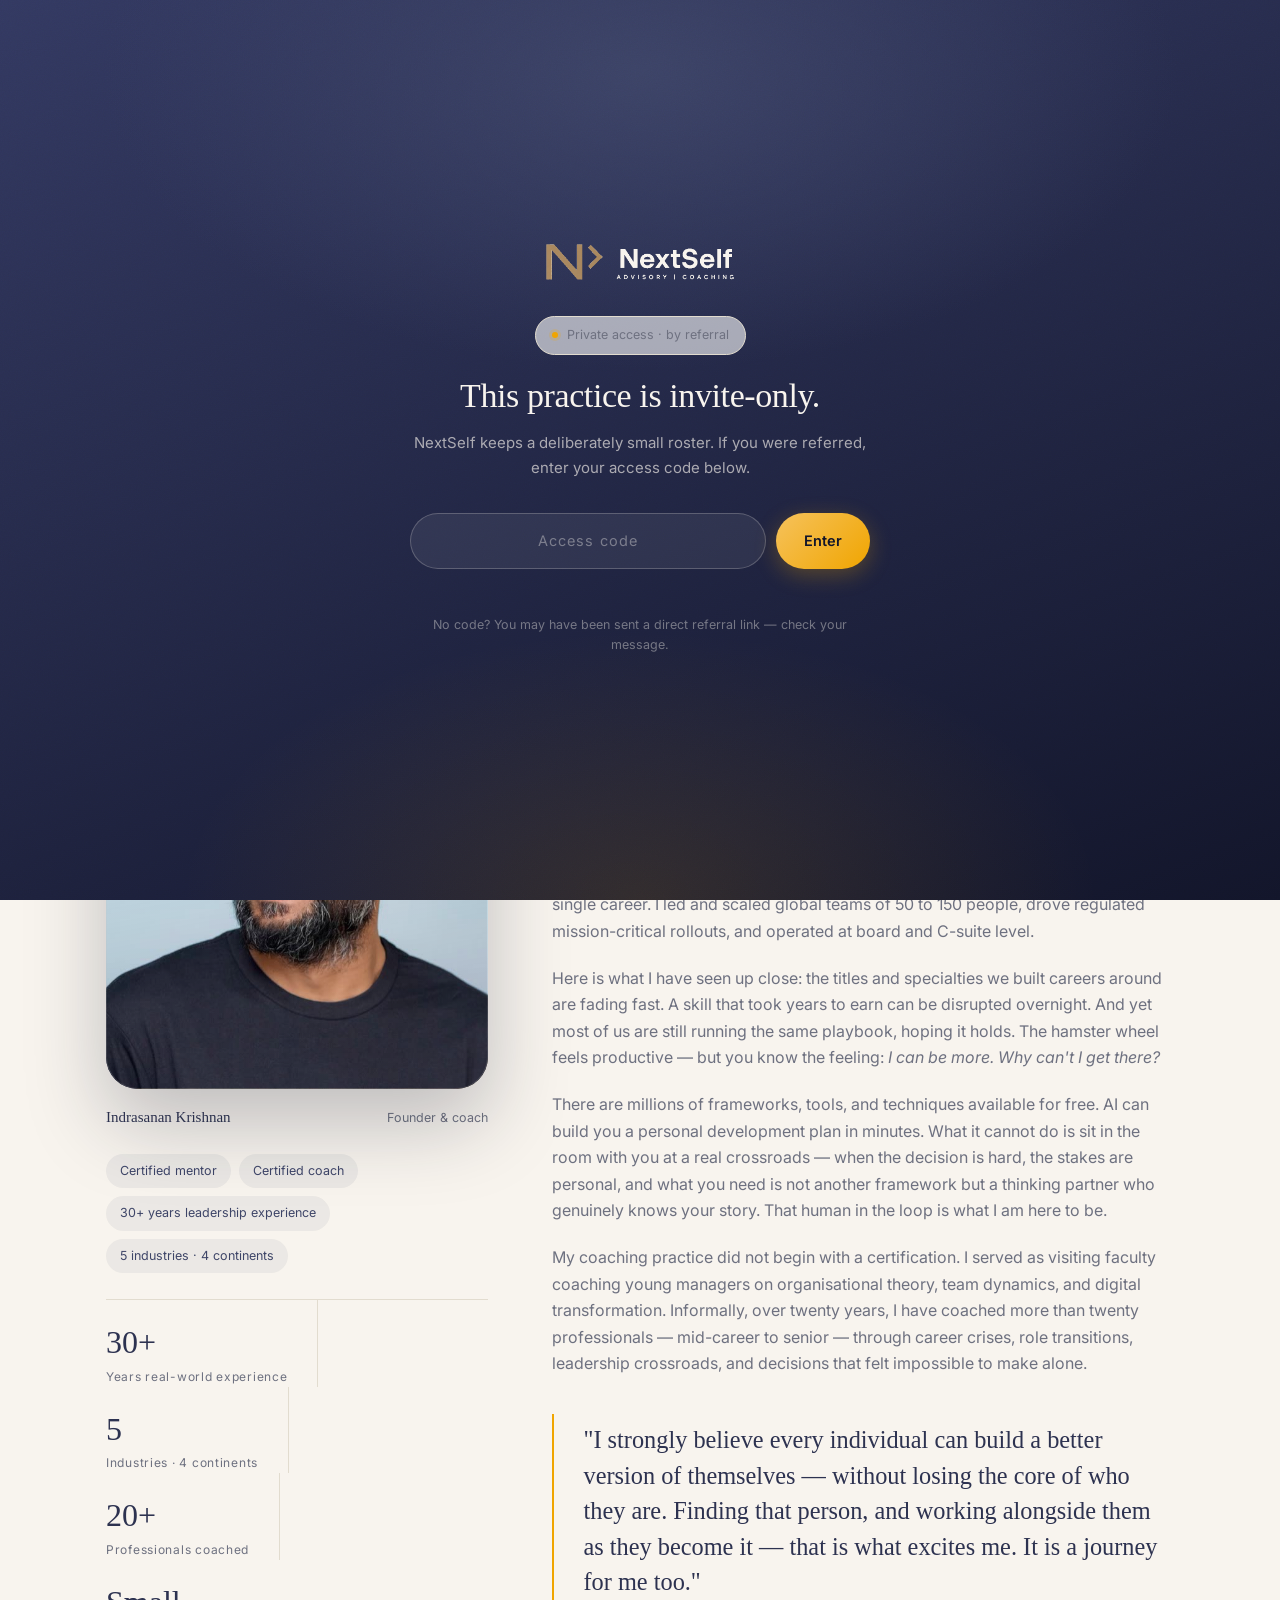
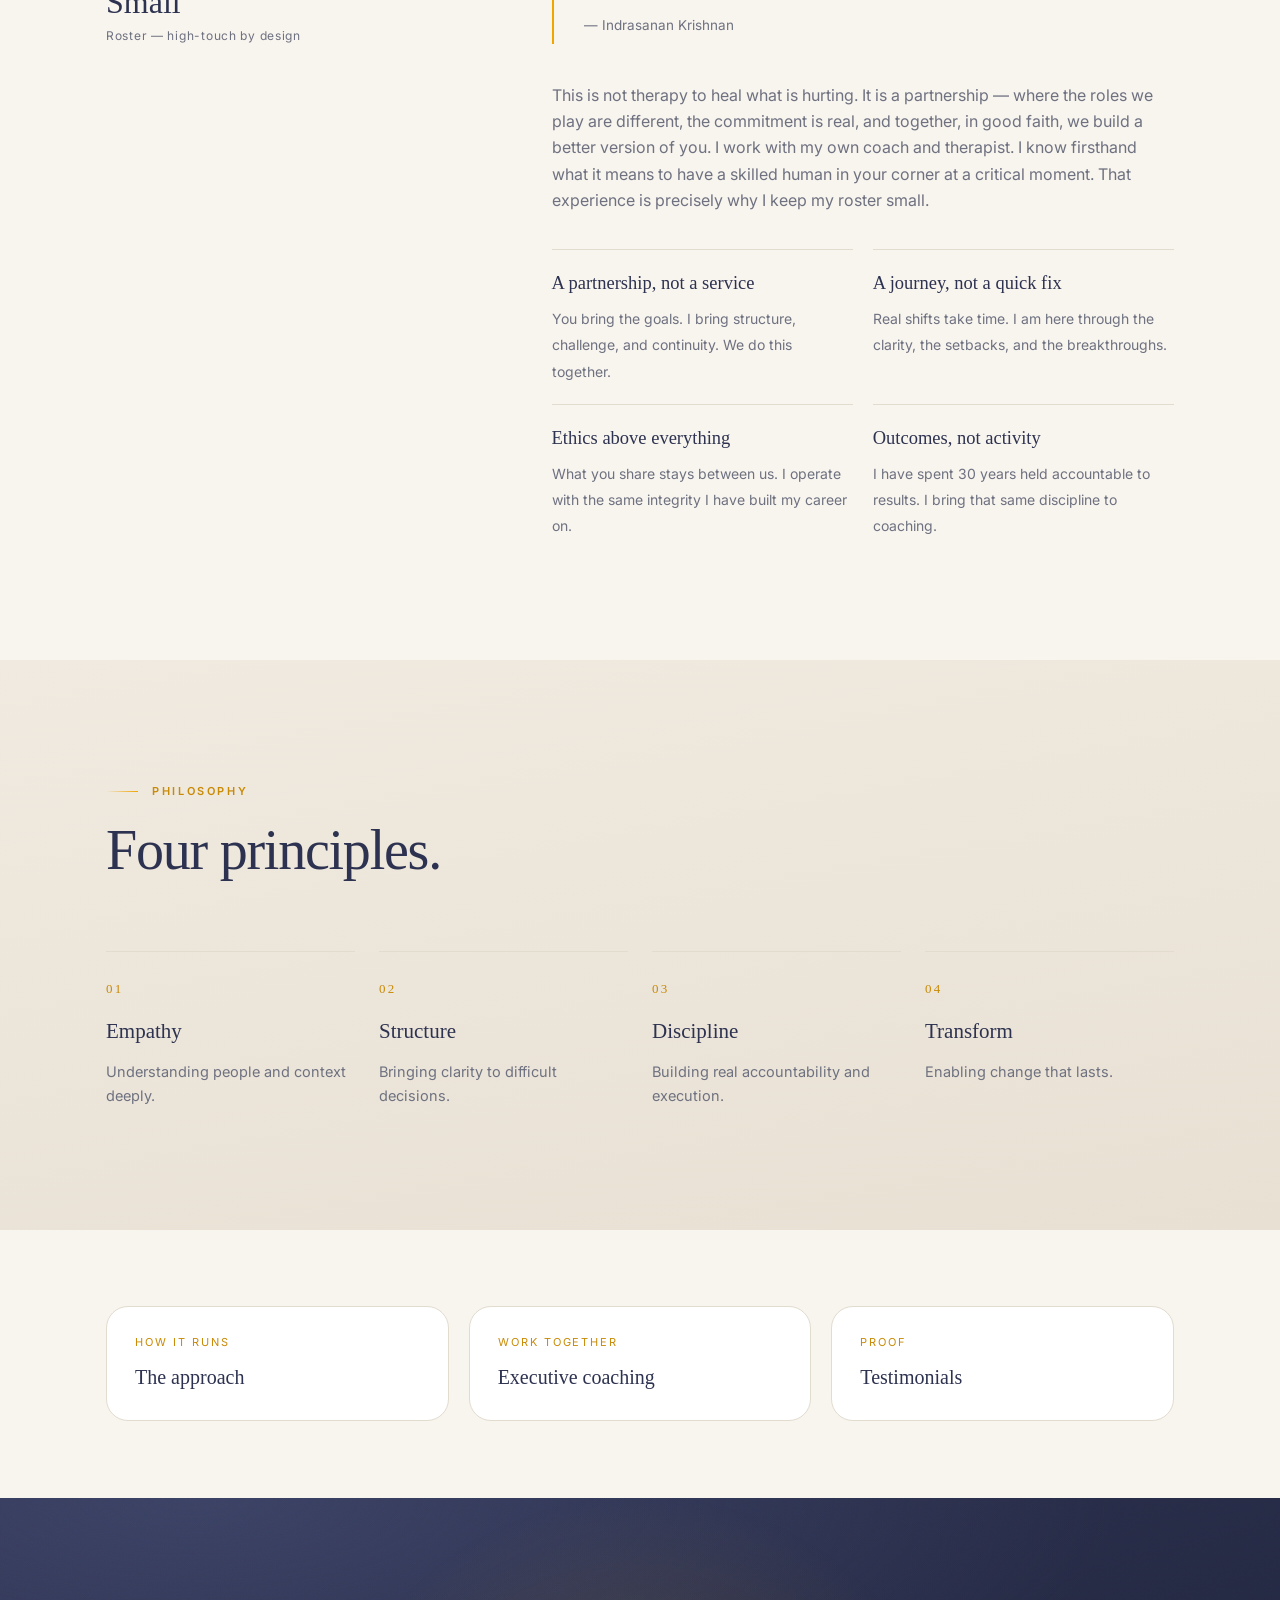
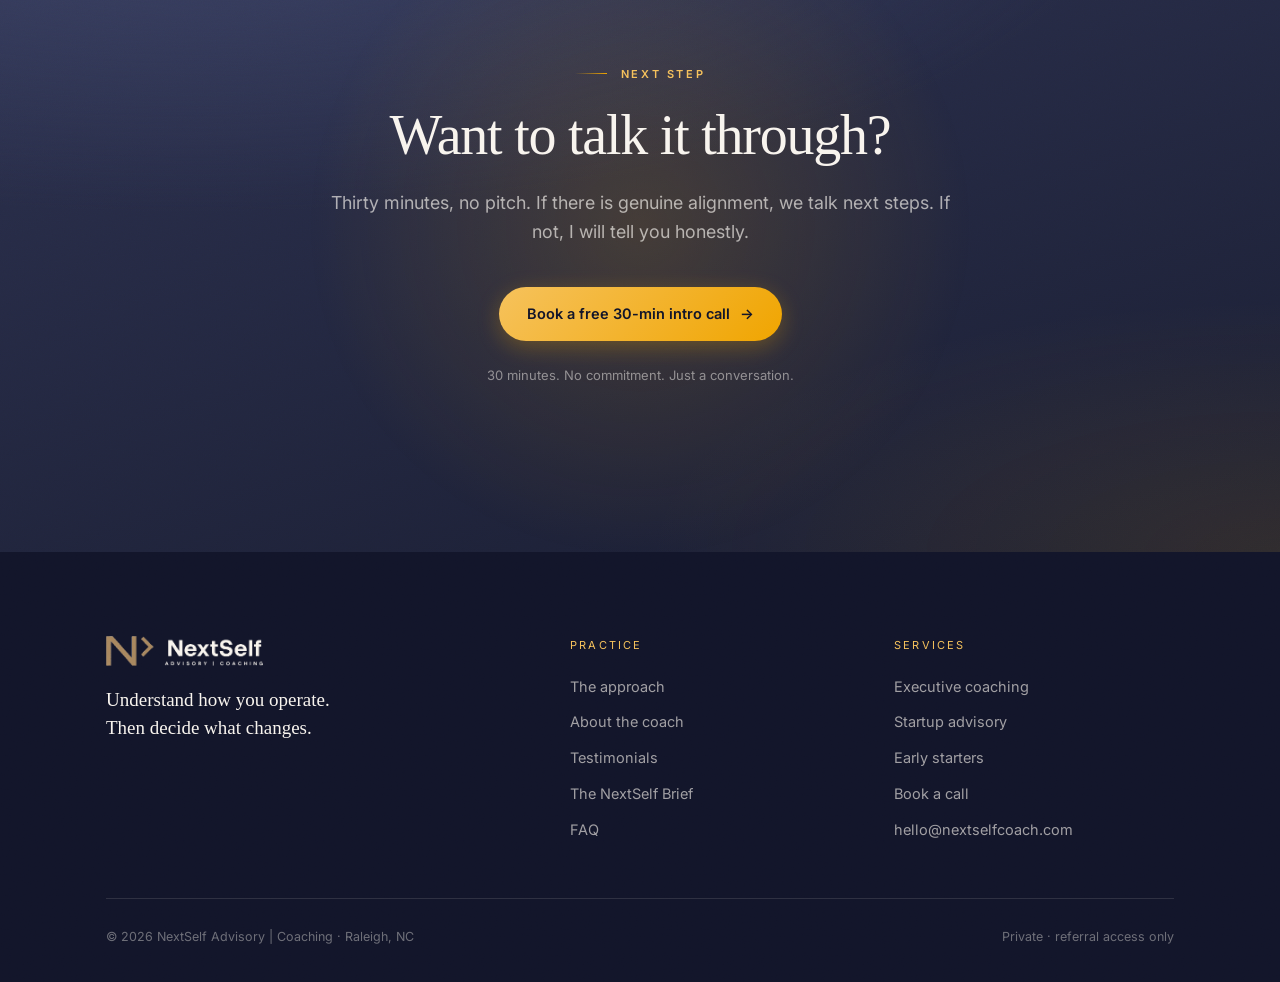
==== about.html @ f1142141 "Add real portrait and restore full About content from the live site The live site's #about section h" ====
<!DOCTYPE html>
<html lang="en">
<head>
<meta charset="utf-8">
<meta name="viewport" content="width=device-width, initial-scale=1">
<title>About the Coach — NextSelf Advisory | Coaching</title>
<meta name="description" content="Indrasanan Krishnan — senior executive leader turned coach. 30+ years across five industries and four continents, board and C-suite level.">
<meta name="theme-color" content="#2d3250">
<link rel="icon" href="assets/img/mark.png" type="image/png">
<meta property="og:title" content="About the Coach — NextSelf Advisory | Coaching">
<meta property="og:description" content="Indrasanan Krishnan — senior executive leader turned coach. 30+ years across five industries and four continents, board and C-suite level.">
<meta property="og:type" content="website">
<meta property="og:image" content="assets/img/indrasanan.jpg">
<link rel="preconnect" href="https://fonts.googleapis.com">
<link rel="preconnect" href="https://fonts.gstatic.com" crossorigin>
<link href="https://fonts.googleapis.com/css2?family=Inter:wght@400;500;600&display=swap" rel="stylesheet">
<script>document.documentElement.className+=" js";</script>
<link rel="stylesheet" href="assets/css/styles.css">
</head>
<body>

<!-- Positioning device, not access control. See README.md. -->
<div class="gate" data-code="nextself2026">
  <div class="gate-inner">
    <img src="assets/img/wordmark-light.png" alt="NextSelf Advisory | Coaching">
    <span class="pill"><span class="dot"></span> Private access · by referral</span>
    <h1 class="h3">This practice is invite-only.</h1>
    <p>NextSelf keeps a deliberately small roster. If you were referred, enter your access code below.</p>
    <form>
      <label for="gate-code" style="position:absolute;width:1px;height:1px;overflow:hidden;clip:rect(0 0 0 0)">Access code</label>
      <input id="gate-code" type="text" placeholder="Access code" autocomplete="off" spellcheck="false">
      <button type="submit" class="btn btn-gold">Enter</button>
    </form>
    <p class="err" role="alert"></p>
    <p class="fine">No code? You may have been sent a direct referral link — check your message.</p>
  </div>
</div>

<header class="nav">
  <div class="nav-inner">
    <a class="nav-logo" href="index.html" aria-label="NextSelf home">
      <img class="logo-light" src="assets/img/wordmark-light.png" alt="NextSelf Advisory | Coaching">
      <img class="logo-dark" src="assets/img/wordmark.png" alt="NextSelf Advisory | Coaching">
    </a>
    <nav class="nav-links" aria-label="Primary">
      <a href="approach.html">Approach</a>
      <a href="index.html#services">Services</a>
      <a href="testimonials.html">Testimonials</a>
      <a href="brief.html">The Brief</a>
      <a href="about.html" class="is-current" aria-current="page">About</a>
    </nav>
    <div class="nav-cta">
      <a class="btn btn-primary" href="contact.html">Book a call</a>
    </div>
    <button class="nav-toggle" aria-label="Menu" aria-expanded="false"><span></span><span></span><span></span></button>
  </div>
</header>

<main>

<section class="page-hero">
  <div class="wrap">
    <p class="crumb reveal"><a href="index.html">Home</a> <span>/</span> About</p>
    <div class="reveal" style="margin-top:26px">
      <p class="eyebrow">The coach</p>
      <h1 class="display">Indrasanan <span class="accent">Krishnan</span>.</h1>
      <p class="lede">Senior executive leader turned coach. Thirty years spent navigating the gap between who we are and who the work needs us to become.</p>
      
    </div>
  </div>
</section>

<section class="sec">
  <div class="wrap coach-layout">
    <aside class="coach-aside reveal">
      <div class="coach-portrait is-photo">
        <img src="assets/img/indrasanan.jpg" alt="Indrasanan Krishnan" width="900" height="738">
      </div>
      <div class="coach-cap">
        <strong>Indrasanan Krishnan</strong>
        <span>Founder &amp; coach</span>
      </div>
      <div class="coach-creds">
        <span class="tag">Certified mentor</span>
        <span class="tag">Certified coach</span>
        <span class="tag">30+ years leadership experience</span>
        <span class="tag">5 industries · 4 continents</span>
      </div>
      <div class="hero-meta" style="margin-top:26px">
        <div><span class="k" data-count="30" data-suffix="+">30+</span><span class="v">Years real-world experience</span></div>
        <div><span class="k">5</span><span class="v">Industries · 4 continents</span></div>
        <div><span class="k" data-count="20" data-suffix="+">20+</span><span class="v">Professionals coached</span></div>
        <div><span class="k">Small</span><span class="v">Roster — high-touch by design</span></div>
      </div>
    </aside>

    <div class="coach-body reveal">
      <p class="strong">We live in a world changing faster than most of us can absorb — and the gap between who we are today and who we need to become is widening by the year. I built my career navigating exactly that gap. Now I help others do the same.</p>

      <p>I didn't start at a corner office. I started at the ground floor, and worked my way up over thirty years through five distinct industries: utilities, healthcare, industrial systems, automotive mobility, and Silicon Valley SaaS. That journey took me across four continents and into cultural contexts most professionals never encounter in a single career. I led and scaled global teams of 50 to 150 people, drove regulated mission-critical rollouts, and operated at board and C-suite level.</p>

      <p>Here is what I have seen up close: the titles and specialties we built careers around are fading fast. A skill that took years to earn can be disrupted overnight. And yet most of us are still running the same playbook, hoping it holds. The hamster wheel feels productive — but you know the feeling: <em>I can be more. Why can't I get there?</em></p>

      <p>There are millions of frameworks, tools, and techniques available for free. AI can build you a personal development plan in minutes. What it cannot do is sit in the room with you at a real crossroads — when the decision is hard, the stakes are personal, and what you need is not another framework but a thinking partner who genuinely knows your story. That human in the loop is what I am here to be.</p>

      <p>My coaching practice did not begin with a certification. I served as visiting faculty coaching young managers on organisational theory, team dynamics, and digital transformation. Informally, over twenty years, I have coached more than twenty professionals — mid-career to senior — through career crises, role transitions, leadership crossroads, and decisions that felt impossible to make alone.</p>

      <blockquote class="coach-quote">
        "I strongly believe every individual can build a better version of themselves — without losing the core of who they are. Finding that person, and working alongside them as they become it — that is what excites me. It is a journey for me too."
        <cite>— Indrasanan Krishnan</cite>
      </blockquote>

      <p>This is not therapy to heal what is hurting. It is a partnership — where the roles we play are different, the commitment is real, and together, in good faith, we build a better version of you. I work with my own coach and therapist. I know firsthand what it means to have a skilled human in your corner at a critical moment. That experience is precisely why I keep my roster small.</p>

      <div class="principles">
        <div class="principle"><strong>A partnership, not a service</strong><span>You bring the goals. I bring structure, challenge, and continuity. We do this together.</span></div>
        <div class="principle"><strong>A journey, not a quick fix</strong><span>Real shifts take time. I am here through the clarity, the setbacks, and the breakthroughs.</span></div>
        <div class="principle"><strong>Ethics above everything</strong><span>What you share stays between us. I operate with the same integrity I have built my career on.</span></div>
        <div class="principle"><strong>Outcomes, not activity</strong><span>I have spent 30 years held accountable to results. I bring that same discipline to coaching.</span></div>
      </div>
    </div>
  </div>
</section>

<section class="sec sec-warm">
  <div class="wrap">
    <div class="sec-head reveal">
      <p class="eyebrow">Philosophy</p>
      <h2 class="h2">Four principles.</h2>
    </div>
    <div class="steps">
      <div class="step reveal"><span class="num">01</span><h3>Empathy</h3><p>Understanding people and context deeply.</p></div>
      <div class="step reveal"><span class="num">02</span><h3>Structure</h3><p>Bringing clarity to difficult decisions.</p></div>
      <div class="step reveal"><span class="num">03</span><h3>Discipline</h3><p>Building real accountability and execution.</p></div>
      <div class="step reveal"><span class="num">04</span><h3>Transform</h3><p>Enabling change that lasts.</p></div>
    </div>
  </div>
</section>

<section class="sec-sm">
  <div class="wrap">
    <div class="pagenav">
      <a class="reveal" href="approach.html"><span class="k">How it runs</span><span class="t">The approach</span></a>
      <a class="reveal" href="coaching.html"><span class="k">Work together</span><span class="t">Executive coaching</span></a>
      <a class="reveal" href="testimonials.html"><span class="k">Proof</span><span class="t">Testimonials</span></a>
    </div>
  </div>
</section>

<section class="sec-lg sec-dark cta-block">
  <div class="wrap-narrow">
    <p class="eyebrow center">Next step</p>
    <h2 class="h2">Want to talk it through?</h2>
    <p class="lede">Thirty minutes, no pitch. If there is genuine alignment, we talk next steps. If not, I will tell you honestly.</p>
    <div class="cta-actions">
      <a class="btn btn-gold" href="contact.html">Book a free 30-min intro call <span class="arrow">→</span></a>
    </div>
    <p class="cta-fine">30 minutes. No commitment. Just a conversation.</p>
  </div>
</section>

</main>

<footer class="footer">
  <div class="wrap">
    <div class="footer-top">
      <div>
        <div class="footer-logo"><img src="assets/img/wordmark-light.png" alt="NextSelf Advisory | Coaching"></div>
        <p class="footer-tag">Understand how you operate. Then decide what changes.</p>
      </div>
      <div>
        <h4>Practice</h4>
        <ul>
          <li><a href="approach.html">The approach</a></li>
          <li><a href="about.html">About the coach</a></li>
          <li><a href="testimonials.html">Testimonials</a></li>
          <li><a href="brief.html">The NextSelf Brief</a></li>
          <li><a href="faq.html">FAQ</a></li>
        </ul>
      </div>
      <div>
        <h4>Services</h4>
        <ul>
          <li><a href="coaching.html">Executive coaching</a></li>
          <li><a href="startup-advisory.html">Startup advisory</a></li>
          <li><a href="early-starters.html">Early starters</a></li>
          <li><a href="contact.html">Book a call</a></li>
          <li><a href="mailto:hello@nextselfcoach.com">hello@nextselfcoach.com</a></li>
        </ul>
      </div>
    </div>
    <div class="footer-bottom">
      <span>© <span data-year>2026</span> NextSelf Advisory | Coaching · Raleigh, NC</span>
      <span>Private · referral access only</span>
    </div>
  </div>
</footer>

<script src="assets/js/main.js"></script>
</body>
</html>
---- assets/css/styles.css ----
/* ==========================================================================
   NextSelf Advisory | Coaching
   Shared design system

   Palette is locked to three brand colours. Richness comes from tonal depth
   inside them — gradients, grain, glow, translucency — not from new hues.
   Display type Georgia, UI type Inter.
   ========================================================================== */

/* ---------- 1. Tokens ---------- */
:root {
  /* Warm neutrals */
  --off-white: #f8f4ee;
  --warm:      #f0eae0;
  --warm-2:    #e8e0d3;
  --paper:     #ffffff;

  /* Indigo, with real tonal range */
  --indigo:      #2d3250;
  --indigo-2:    #3e4568;
  --indigo-3:    #232847;
  --indigo-deep: #1a1e33;
  --indigo-ink:  #12152a;

  --muted:     #6e7180;
  --muted-2:   #8b8e9c;
  --line:      #e2dccf;
  --line-2:    #d5cdbb;
  --line-dark: rgba(248, 244, 238, 0.14);

  /* Gold — rationed, but used with conviction where it appears */
  --gold:      #f0a500;
  --gold-soft: #f6c25c;
  --gold-deep: #c98a06;
  --bronze:    #ab8a61;

  --serif: Georgia, "Times New Roman", "Nimbus Roman", serif;
  --sans:  "Inter", -apple-system, BlinkMacSystemFont, "Segoe UI", Helvetica, Arial, sans-serif;

  --wrap:   1180px;
  --narrow: 860px;
  --gutter: clamp(20px, 5vw, 56px);

  --r-sm: 8px;
  --r-md: 14px;
  --r-lg: 22px;
  --r-xl: 32px;
  --r-pill: 999px;

  --ease: cubic-bezier(0.22, 0.61, 0.36, 1);
  --ease-out: cubic-bezier(0.16, 1, 0.3, 1);

  /* Film grain. Kills the flat-digital look on dark ground. */
  --grain: url("data:image/svg+xml,%3Csvg xmlns='http://www.w3.org/2000/svg' width='140' height='140'%3E%3Cfilter id='n'%3E%3CfeTurbulence type='fractalNoise' baseFrequency='0.85' numOctaves='3' stitchTiles='stitch'/%3E%3C/filter%3E%3Crect width='100%25' height='100%25' filter='url(%23n)' opacity='0.42'/%3E%3C/svg%3E");
}

/* ---------- 2. Reset ---------- */
*, *::before, *::after { box-sizing: border-box; }
html {
  -webkit-text-size-adjust: 100%;
  scroll-behavior: smooth;
  /* `clip`, not `hidden`: hidden on html/body creates a scroll container, which
     zeroes window.scrollY and breaks both the sticky nav and position:sticky. */
  overflow-x: clip;
}
body {
  margin: 0;
  background: var(--off-white);
  color: var(--indigo);
  font-family: var(--sans);
  font-size: 16px;
  line-height: 1.65;
  -webkit-font-smoothing: antialiased;
  -moz-osx-font-smoothing: grayscale;
}
img, svg { max-width: 100%; display: block; }
a { color: inherit; text-decoration: none; }
button { font: inherit; color: inherit; background: none; border: 0; cursor: pointer; }
h1, h2, h3, h4 { margin: 0; font-weight: 400; }
p { margin: 0; }
ul { margin: 0; padding: 0; list-style: none; }
:focus-visible { outline: 2px solid var(--gold); outline-offset: 3px; border-radius: 2px; }
::selection { background: var(--gold); color: var(--indigo-ink); }

/* ---------- 3. Typography ---------- */
.display {
  font-family: var(--serif);
  font-size: clamp(44px, 7vw, 88px);
  line-height: 1.02;
  letter-spacing: -0.028em;
}
.h2 {
  font-family: var(--serif);
  font-size: clamp(32px, 4.4vw, 56px);
  line-height: 1.08;
  letter-spacing: -0.022em;
}
.h3 {
  font-family: var(--serif);
  font-size: clamp(21px, 1.7vw, 26px);
  line-height: 1.26;
  letter-spacing: -0.012em;
}
/* One word set in gold italic — the whole headline lifts off the page. */
.accent { font-style: italic; color: var(--gold); }
.sec-dark .accent { color: var(--gold-soft); }

.eyebrow {
  font-size: 11px;
  font-weight: 600;
  letter-spacing: 0.24em;
  text-transform: uppercase;
  color: var(--gold-deep);
  display: flex;
  align-items: center;
  gap: 14px;
}
.eyebrow::before {
  content: "";
  width: 32px;
  height: 1px;
  background: linear-gradient(90deg, transparent, var(--gold));
  flex: none;
}
.sec-dark .eyebrow { color: var(--gold-soft); }
.eyebrow.center { justify-content: center; }

.lede {
  font-size: clamp(17px, 1.4vw, 19.5px);
  line-height: 1.6;
  color: var(--muted);
  max-width: 58ch;
}
.body    { color: var(--muted); max-width: 68ch; }
.measure { max-width: 68ch; }

/* ---------- 4. Layout ---------- */
.wrap        { max-width: var(--wrap);   margin-inline: auto; padding-inline: var(--gutter); }
.wrap-narrow { max-width: var(--narrow); margin-inline: auto; padding-inline: var(--gutter); }

.sec    { padding-block: clamp(76px, 9.5vw, 136px); position: relative; }
.sec-lg { padding-block: clamp(100px, 13vw, 184px); position: relative; }
.sec-sm { padding-block: clamp(56px, 6vw, 92px); position: relative; }

.sec-warm  { background: linear-gradient(170deg, var(--warm) 0%, var(--warm-2) 100%); }
.sec-paper { background: var(--paper); }

/* Dark ground: layered gradient + grain, so it reads like ink rather than #333 */
.sec-dark {
  background: var(--indigo);
  background-image:
    radial-gradient(120% 80% at 15% 0%,  rgba(62, 69, 104, 0.85) 0%, transparent 60%),
    radial-gradient(90% 70% at 100% 100%, rgba(240, 165, 0, 0.10) 0%, transparent 55%),
    linear-gradient(165deg, var(--indigo) 0%, var(--indigo-deep) 100%);
  color: var(--off-white);
  position: relative;
  overflow: hidden;
}
.sec-dark::before {
  content: "";
  position: absolute;
  inset: 0;
  background-image: var(--grain);
  opacity: 0.16;
  mix-blend-mode: overlay;
  pointer-events: none;
}
.sec-dark > * { position: relative; z-index: 1; }
.sec-dark .lede, .sec-dark .body { color: rgba(248, 244, 238, 0.66); }

.sec-head { max-width: 740px; margin-bottom: clamp(44px, 5.5vw, 72px); }
.sec-head .h2 { margin-top: 20px; }
.sec-head .lede { margin-top: 22px; }

.rule { height: 1px; background: var(--line); border: 0; margin: 0; }

/* ---------- 5. Buttons ---------- */
.btn {
  display: inline-flex;
  align-items: center;
  gap: 10px;
  padding: 15px 28px;
  border-radius: var(--r-pill);
  font-size: 14.5px;
  font-weight: 500;
  position: relative;
  transition: transform 0.32s var(--ease-out), background-color 0.3s var(--ease),
              color 0.3s var(--ease), border-color 0.3s var(--ease), box-shadow 0.32s var(--ease);
}
.btn .arrow { transition: transform 0.32s var(--ease-out); }
.btn:hover .arrow { transform: translateX(5px); }

.btn-primary {
  background: var(--indigo);
  color: var(--off-white);
  box-shadow: 0 4px 16px rgba(26, 30, 51, 0.16);
}
.btn-primary:hover {
  background: var(--indigo-ink);
  transform: translateY(-2px);
  box-shadow: 0 14px 34px rgba(26, 30, 51, 0.26);
}

.btn-ghost { background: transparent; color: var(--indigo); border: 1px solid var(--line-2); }
.btn-ghost:hover { border-color: var(--indigo); transform: translateY(-2px); }

/* Gold marks the moments the brief says matter. Nowhere else. */
.btn-gold {
  background: linear-gradient(135deg, var(--gold-soft), var(--gold));
  color: var(--indigo-ink);
  font-weight: 600;
  box-shadow: 0 6px 22px rgba(240, 165, 0, 0.28);
}
.btn-gold:hover {
  transform: translateY(-2px);
  box-shadow: 0 16px 40px rgba(240, 165, 0, 0.4);
}

.sec-dark .btn-ghost { color: var(--off-white); border-color: rgba(248, 244, 238, 0.28); }
.sec-dark .btn-ghost:hover { border-color: var(--off-white); background: rgba(255, 255, 255, 0.05); }
.hero .btn-ghost { color: var(--off-white); border-color: rgba(248, 244, 238, 0.28); }
.hero .btn-ghost:hover { border-color: var(--off-white); background: rgba(255, 255, 255, 0.05); }
/* Indigo-on-indigo disappears. The hero CTA inverts instead — and gold stays
   held back for the closing CTA, where it still lands. */
.hero .btn-primary { background: var(--off-white); color: var(--indigo-ink); }
.hero .btn-primary:hover { background: #fff; box-shadow: 0 16px 40px rgba(0, 0, 0, 0.32); }

.link-arrow {
  display: inline-flex;
  align-items: center;
  gap: 9px;
  font-size: 14px;
  font-weight: 500;
  color: var(--indigo);
  padding-bottom: 4px;
  position: relative;
}
.link-arrow::after {
  content: "";
  position: absolute;
  left: 0; bottom: 0;
  width: 100%; height: 1px;
  background: var(--line-2);
  transition: background-color 0.3s var(--ease), transform 0.4s var(--ease-out);
  transform-origin: left;
}
.link-arrow:hover::after { background: var(--gold); }
.link-arrow:hover .arrow { transform: translateX(5px); }
.link-arrow .arrow { transition: transform 0.32s var(--ease-out); }

/* ---------- 6. Pills, tags, numerals ---------- */
.pill {
  display: inline-flex;
  align-items: center;
  gap: 9px;
  padding: 8px 16px;
  border-radius: var(--r-pill);
  border: 1px solid var(--line);
  font-size: 12.5px;
  color: var(--muted);
  background: rgba(255, 255, 255, 0.6);
}
.pill .dot {
  width: 6px; height: 6px;
  border-radius: 50%;
  background: var(--gold);
  flex: none;
  box-shadow: 0 0 0 3px rgba(240, 165, 0, 0.2);
  animation: pulse 2.8s var(--ease) infinite;
}
@keyframes pulse {
  0%, 100% { box-shadow: 0 0 0 3px rgba(240, 165, 0, 0.2); }
  50%      { box-shadow: 0 0 0 6px rgba(240, 165, 0, 0.05); }
}
.sec-dark .pill, .hero .pill {
  border-color: rgba(248, 244, 238, 0.2);
  color: rgba(248, 244, 238, 0.8);
  background: rgba(255, 255, 255, 0.06);
  backdrop-filter: blur(8px);
}

.tag {
  display: inline-block;
  padding: 7px 14px;
  border-radius: var(--r-pill);
  background: rgba(45, 50, 80, 0.06);
  font-size: 12.5px;
  color: var(--indigo-2);
}
.sec-dark .tag { background: rgba(255, 255, 255, 0.08); color: rgba(248, 244, 238, 0.85); }

.num {
  font-family: var(--serif);
  font-size: 13px;
  letter-spacing: 0.18em;
  color: var(--gold-deep);
}
.sec-dark .num { color: var(--gold-soft); }

/* Oversized ghost numeral — editorial weight without adding ink. */
.ghost-num {
  font-family: var(--serif);
  font-size: clamp(64px, 7vw, 104px);
  line-height: 0.8;
  color: transparent;
  -webkit-text-stroke: 1px var(--line-2);
  letter-spacing: -0.03em;
  transition: -webkit-text-stroke-color 0.45s var(--ease), color 0.45s var(--ease);
}

/* ---------- 7. Navigation ---------- */
.nav {
  position: fixed;
  top: 0; left: 0; right: 0;
  z-index: 60;
  transition: background-color 0.4s var(--ease), border-color 0.4s var(--ease),
              backdrop-filter 0.4s var(--ease), padding 0.4s var(--ease);
  border-bottom: 1px solid transparent;
}
.nav-inner {
  max-width: var(--wrap);
  margin-inline: auto;
  padding: 20px var(--gutter);
  display: flex;
  align-items: center;
  gap: 28px;
  transition: padding 0.4s var(--ease);
}
.nav-logo img { height: 30px; width: auto; transition: opacity 0.3s var(--ease); }
/* Over the dark hero the light lockup shows; once stuck, the dark one. */
.nav-logo .logo-dark { display: none; }
.nav.is-stuck {
  background: rgba(248, 244, 238, 0.88);
  backdrop-filter: blur(16px);
  -webkit-backdrop-filter: blur(16px);
  border-bottom-color: var(--line);
}
.nav.is-stuck .nav-inner { padding-block: 13px; }
.nav.is-stuck .nav-logo .logo-light { display: none; }
.nav.is-stuck .nav-logo .logo-dark  { display: block; }

.nav-links {
  display: flex;
  gap: 30px;
  margin-left: auto;
  font-size: 14.5px;
}
.nav-links a {
  color: rgba(248, 244, 238, 0.78);
  position: relative;
  padding-block: 5px;
  transition: color 0.3s var(--ease);
}
.nav-links a:hover { color: var(--off-white); }
.nav.is-stuck .nav-links a { color: var(--indigo-2); }
.nav.is-stuck .nav-links a:hover { color: var(--indigo); }
.nav-links a::after {
  content: "";
  position: absolute;
  left: 0; bottom: 0;
  width: 100%; height: 1px;
  background: var(--gold);
  transform: scaleX(0);
  transform-origin: left;
  transition: transform 0.34s var(--ease-out);
}
.nav-links a:hover::after { transform: scaleX(1); }

.nav-cta { display: flex; align-items: center; gap: 14px; }
.nav-cta .btn { padding: 11px 22px; font-size: 13.5px; }
.nav .btn-primary { background: var(--off-white); color: var(--indigo-ink); }
.nav .btn-primary:hover { background: #fff; }
.nav.is-stuck .btn-primary { background: var(--indigo); color: var(--off-white); }
.nav.is-stuck .btn-primary:hover { background: var(--indigo-ink); }

.nav-toggle { display: none; width: 26px; height: 18px; position: relative; margin-left: auto; }
.nav-toggle span {
  position: absolute; left: 0;
  width: 100%; height: 1.5px;
  background: var(--off-white);
  transition: transform 0.34s var(--ease-out), opacity 0.2s var(--ease), background-color 0.3s var(--ease);
}
.nav.is-stuck .nav-toggle span { background: var(--indigo); }
.nav-toggle span:nth-child(1) { top: 0; }
.nav-toggle span:nth-child(2) { top: 8px; }
.nav-toggle span:nth-child(3) { top: 16px; }
.nav-toggle[aria-expanded="true"] span:nth-child(1) { transform: translateY(8px) rotate(45deg); }
.nav-toggle[aria-expanded="true"] span:nth-child(2) { opacity: 0; }
.nav-toggle[aria-expanded="true"] span:nth-child(3) { transform: translateY(-8px) rotate(-45deg); }

/* ---------- 8. Hero (dark) ---------- */
.hero {
  position: relative;
  overflow: hidden;
  background: var(--indigo-deep);
  background-image:
    radial-gradient(100% 70% at 12% 8%,   rgba(62, 69, 104, 0.9) 0%, transparent 58%),
    radial-gradient(70% 60% at 88% 42%,   rgba(240, 165, 0, 0.16) 0%, transparent 58%),
    radial-gradient(90% 80% at 50% 120%,  rgba(171, 138, 97, 0.16) 0%, transparent 60%),
    linear-gradient(160deg, #333961 0%, var(--indigo-deep) 55%, var(--indigo-ink) 100%);
  color: var(--off-white);
  padding-block: clamp(140px, 17vw, 210px) clamp(80px, 10vw, 130px);
}
.hero::after {
  content: "";
  position: absolute;
  inset: 0;
  background-image: var(--grain);
  opacity: 0.2;
  mix-blend-mode: overlay;
  pointer-events: none;
}
.hero > * { position: relative; z-index: 1; }
.hero .lede { color: rgba(248, 244, 238, 0.7); max-width: 50ch; }

.hero-grid {
  display: grid;
  grid-template-columns: 1.08fr 0.92fr;
  gap: clamp(40px, 6vw, 80px);
  align-items: center;
}
.hero h1 { margin: 26px 0 28px; max-width: 14ch; }
.hero-actions { display: flex; flex-wrap: wrap; gap: 14px; margin-top: 40px; }

.hero-meta {
  display: flex;
  flex-wrap: wrap;
  gap: 0;
  margin-top: 60px;
  padding-top: 0;
  border-top: 1px solid rgba(248, 244, 238, 0.14);
}
.hero-meta div {
  min-width: 120px;
  padding: 26px 30px 0 0;
  margin-right: 30px;
  border-right: 1px solid rgba(248, 244, 238, 0.1);
}
.hero-meta div:last-child { border-right: 0; margin-right: 0; }
.hero-meta .k {
  font-family: var(--serif);
  font-size: 32px;
  line-height: 1.05;
  display: block;
  color: var(--off-white);
}
.hero-meta .v {
  font-size: 12px;
  color: rgba(248, 244, 238, 0.5);
  letter-spacing: 0.06em;
  margin-top: 7px;
  display: block;
}
/* On light ground (the coach column) the same block flips tone. */
.sec-warm .hero-meta, .sec .hero-meta { border-top-color: var(--line); }
.sec-warm .hero-meta div, .sec .hero-meta div { border-right-color: var(--line); }
.sec-warm .hero-meta .k, .sec .hero-meta .k { color: var(--indigo); }
.sec-warm .hero-meta .v, .sec .hero-meta .v { color: var(--muted); }

/* Hero art — layered arcs, a lit core, floating chips */
.hero-art { position: relative; aspect-ratio: 1 / 1; }
.hero-art .ring {
  position: absolute;
  border-radius: 50%;
  border: 1px solid rgba(248, 244, 238, 0.13);
}
.hero-art .ring-1 { inset: 0; }
.hero-art .ring-2 {
  inset: 12%;
  border-color: rgba(240, 165, 0, 0.3);
  border-style: dashed;
  animation: spin 64s linear infinite;
}
@keyframes spin { to { transform: rotate(360deg); } }
.hero-art .glow {
  position: absolute;
  inset: 16%;
  border-radius: 50%;
  background: radial-gradient(circle at 34% 28%, rgba(240, 165, 0, 0.3), transparent 62%);
  filter: blur(26px);
}
.hero-art .core {
  position: absolute;
  inset: 25%;
  border-radius: 50%;
  background:
    radial-gradient(circle at 32% 26%, rgba(255, 255, 255, 0.14), transparent 55%),
    linear-gradient(150deg, var(--indigo-2), var(--indigo-ink));
  border: 1px solid rgba(248, 244, 238, 0.16);
  box-shadow: 0 40px 90px rgba(0, 0, 0, 0.42), inset 0 1px 0 rgba(255, 255, 255, 0.1);
  display: grid;
  place-items: center;
  padding: 20%;
}
.hero-art .core img { width: 100%; opacity: 0.96; }
.hero-art .orbit {
  position: absolute;
  padding: 9px 17px;
  border-radius: var(--r-pill);
  background: rgba(248, 244, 238, 0.09);
  border: 1px solid rgba(248, 244, 238, 0.18);
  backdrop-filter: blur(10px);
  -webkit-backdrop-filter: blur(10px);
  font-size: 12.5px;
  letter-spacing: 0.04em;
  color: rgba(248, 244, 238, 0.9);
  white-space: nowrap;
  box-shadow: 0 10px 30px rgba(0, 0, 0, 0.25);
  animation: float 7s var(--ease) infinite;
}
.hero-art .orbit-1 { top: 3%;   left: -4%;  animation-delay: 0s; }
.hero-art .orbit-2 { top: 46%;  right: -8%; animation-delay: 1.6s; }
.hero-art .orbit-3 { bottom: 5%; left: 4%;  animation-delay: 3.2s; }
@keyframes float {
  0%, 100% { transform: translateY(0); }
  50%      { transform: translateY(-9px); }
}

/* ---------- 9. Marquee ---------- */
.marquee {
  background: var(--indigo-ink);
  overflow: hidden;
  padding-block: 20px;
  position: relative;
}
.marquee::before, .marquee::after {
  content: "";
  position: absolute;
  top: 0; bottom: 0;
  width: 110px;
  z-index: 2;
  pointer-events: none;
}
.marquee::before { left: 0;  background: linear-gradient(90deg,  var(--indigo-ink), transparent); }
.marquee::after  { right: 0; background: linear-gradient(270deg, var(--indigo-ink), transparent); }
.marquee-track { display: flex; width: max-content; animation: slide 46s linear infinite; }
.marquee:hover .marquee-track { animation-play-state: paused; }
.marquee-track span {
  display: inline-flex;
  align-items: center;
  gap: 38px;
  padding-inline: 19px;
  font-size: 12px;
  letter-spacing: 0.2em;
  text-transform: uppercase;
  color: rgba(248, 244, 238, 0.52);
  white-space: nowrap;
}
.marquee-track span::after {
  content: "";
  width: 5px; height: 5px;
  border-radius: 50%;
  background: var(--gold);
  opacity: 0.75;
}
@keyframes slide { to { transform: translateX(-50%); } }

/* ---------- 10. Cards ---------- */
.card {
  background: var(--paper);
  border: 1px solid var(--line);
  border-radius: var(--r-lg);
  padding: clamp(28px, 2.8vw, 40px);
  position: relative;
  overflow: hidden;
  transition: transform 0.42s var(--ease-out), border-color 0.42s var(--ease),
              box-shadow 0.42s var(--ease-out);
}
/* Gold hairline wipes across the top edge on hover. */
.card::before {
  content: "";
  position: absolute;
  top: 0; left: 0; right: 0;
  height: 2px;
  background: linear-gradient(90deg, var(--gold), var(--gold-soft));
  transform: scaleX(0);
  transform-origin: left;
  transition: transform 0.5s var(--ease-out);
}
.card:hover::before { transform: scaleX(1); }
.card:hover {
  transform: translateY(-4px);
  border-color: var(--line-2);
  box-shadow: 0 26px 60px rgba(45, 50, 80, 0.1);
}
.card:hover .ghost-num { -webkit-text-stroke-color: var(--gold); }
.card .h3 { margin: 18px 0 12px; }
.card .body { font-size: 15px; }
.sec-paper .card { background: var(--off-white); border-color: var(--line); }
.sec-warm .card  { background: rgba(255, 255, 255, 0.72); }

.routes { display: grid; grid-template-columns: 1.2fr 1fr 1fr; gap: 20px; }
.route { display: flex; flex-direction: column; min-height: 320px; }
.route .route-foot { margin-top: auto; padding-top: 28px; }
.route .badge {
  align-self: flex-start;
  font-size: 10px;
  letter-spacing: 0.18em;
  text-transform: uppercase;
  color: var(--gold-deep);
  background: rgba(240, 165, 0, 0.1);
  border: 1px solid rgba(240, 165, 0, 0.3);
  border-radius: var(--r-pill);
  padding: 5px 12px;
  margin-bottom: 18px;
}
.route .icon { color: var(--indigo-2); opacity: 0.85; }

/* Fit list + counter-panel */
.fit-grid { display: grid; grid-template-columns: 1.32fr 1fr; gap: clamp(28px, 4vw, 60px); align-items: start; }
.fit-list li { padding: 28px 0; border-bottom: 1px solid var(--line); transition: padding-left 0.4s var(--ease-out); }
.fit-list li:first-child { padding-top: 0; }
.fit-list li:last-child { border-bottom: 0; }
.fit-list li:hover { padding-left: 12px; }
.fit-list .h3 { margin-bottom: 11px; }

.fit-not {
  background: var(--indigo);
  background-image:
    radial-gradient(90% 60% at 100% 0%, rgba(240, 165, 0, 0.13) 0%, transparent 58%),
    linear-gradient(160deg, var(--indigo-2) 0%, var(--indigo-deep) 100%);
  color: var(--off-white);
  border-radius: var(--r-xl);
  padding: clamp(30px, 3.2vw, 44px);
  position: sticky;
  top: 108px;
  overflow: hidden;
  box-shadow: 0 30px 70px rgba(26, 30, 51, 0.22);
}
.fit-not::before {
  content: "";
  position: absolute; inset: 0;
  background-image: var(--grain);
  opacity: 0.16; mix-blend-mode: overlay; pointer-events: none;
}
.fit-not > * { position: relative; z-index: 1; }
.fit-not h3 { font-family: var(--serif); font-size: 23px; margin-bottom: 24px; }
.fit-not li {
  font-size: 14.5px;
  line-height: 1.6;
  color: rgba(248, 244, 238, 0.72);
  padding-left: 26px;
  position: relative;
  margin-bottom: 19px;
}
.fit-not li:last-child { margin-bottom: 0; }
.fit-not li::before {
  content: "";
  position: absolute;
  left: 0; top: 10px;
  width: 12px; height: 1px;
  background: var(--gold);
}

/* ---------- 11. The NextSelf Model ---------- */
.model-flow {
  display: grid;
  grid-template-columns: repeat(5, 1fr);
  gap: 14px;
  margin-top: clamp(44px, 5.5vw, 72px);
  position: relative;
}
/* The connecting spine the five movements sit on. */
.model-flow::before {
  content: "";
  position: absolute;
  top: 54px; left: 4%; right: 4%;
  height: 1px;
  background: linear-gradient(90deg, transparent, rgba(240,165,0,0.5) 12%, rgba(240,165,0,0.5) 88%, transparent);
  z-index: 0;
}
.model-step {
  border: 1px solid rgba(248, 244, 238, 0.14);
  border-radius: var(--r-md);
  padding: 28px 22px 26px;
  position: relative;
  z-index: 1;
  background: rgba(26, 30, 51, 0.55);
  backdrop-filter: blur(6px);
  transition: border-color 0.42s var(--ease), background-color 0.42s var(--ease),
              transform 0.42s var(--ease-out);
}
.model-step:hover { border-color: rgba(240, 165, 0, 0.55); transform: translateY(-4px); }
.model-step .step-n {
  font-family: var(--serif);
  font-size: 12px;
  letter-spacing: 0.2em;
  color: rgba(248, 244, 238, 0.42);
}
.model-step h3 {
  font-size: 13.5px;
  font-weight: 600;
  letter-spacing: 0.15em;
  text-transform: uppercase;
  margin: 15px 0 11px;
  font-family: var(--sans);
}
.model-step p { font-size: 14px; line-height: 1.55; color: rgba(248, 244, 238, 0.62); }
/* The two moments the brief marks in gold: the hinge and the outcome. */
.model-step.is-key {
  border-color: rgba(240, 165, 0, 0.5);
  background: linear-gradient(165deg, rgba(240, 165, 0, 0.12), rgba(26, 30, 51, 0.6));
  box-shadow: 0 20px 50px rgba(0, 0, 0, 0.3);
}
.model-step.is-key h3 { color: var(--gold-soft); }
.model-step.is-key .step-n { color: var(--gold); }

/* ---------- 12. Pillars ---------- */
.pillars-layout { display: grid; grid-template-columns: 0.78fr 1.22fr; gap: clamp(32px, 5vw, 80px); align-items: start; }
.pillars-sticky { position: sticky; top: 112px; }
.pillar {
  padding: clamp(28px, 3.2vw, 42px) 0;
  border-top: 1px solid var(--line);
  display: grid;
  grid-template-columns: 116px 1fr;
  gap: 26px;
  align-items: start;
  transition: border-color 0.4s var(--ease);
}
.pillar:last-child { border-bottom: 1px solid var(--line); }
.pillar:hover { border-top-color: var(--gold); }
.pillar:hover .ghost-num { -webkit-text-stroke-color: var(--gold); }
.pillar .h3 { margin-bottom: 11px; }

/* ---------- 13. Coach ---------- */
.coach-layout { display: grid; grid-template-columns: 0.76fr 1.24fr; gap: clamp(36px, 5vw, 80px); align-items: start; }
.coach-aside { position: sticky; top: 112px; }
.coach-portrait {
  border-radius: var(--r-xl);
  background: var(--indigo);
  background-image:
    radial-gradient(85% 60% at 25% 12%, rgba(62, 69, 104, 0.9) 0%, transparent 60%),
    radial-gradient(70% 60% at 90% 95%, rgba(240, 165, 0, 0.16) 0%, transparent 60%),
    linear-gradient(160deg, var(--indigo-2), var(--indigo-ink));
  aspect-ratio: 3 / 3.6;
  display: grid;
  place-items: center;
  padding: 16%;
  position: relative;
  overflow: hidden;
  box-shadow: 0 34px 80px rgba(26, 30, 51, 0.26);
}
.coach-portrait::before {
  content: "";
  position: absolute; inset: 0;
  background-image: var(--grain);
  opacity: 0.18; mix-blend-mode: overlay;
}
.coach-portrait::after {
  content: "";
  position: absolute;
  width: 300px; height: 300px;
  border: 1px solid rgba(240, 165, 0, 0.2);
  border-radius: 50%;
  right: -100px; bottom: -110px;
}
.coach-portrait img { width: 100%; position: relative; z-index: 1; }
.coach-creds { margin-top: 24px; display: flex; flex-wrap: wrap; gap: 8px; }
.coach-body > p { margin-bottom: 21px; color: var(--muted); }
.coach-body > p.strong {
  color: var(--indigo);
  font-family: var(--serif);
  font-size: clamp(19px, 1.8vw, 24px);
  line-height: 1.45;
}
.coach-quote {
  border-left: 2px solid var(--gold);
  padding: 8px 0 8px 30px;
  margin: 38px 0;
  font-family: var(--serif);
  font-size: clamp(20px, 1.9vw, 26px);
  line-height: 1.46;
  color: var(--indigo);
}
.coach-quote cite { display: block; margin-top: 16px; font-family: var(--sans); font-size: 13.5px; font-style: normal; color: var(--muted); }
.principles { display: grid; grid-template-columns: repeat(2, 1fr); gap: 20px; margin-top: 36px; }
.principle { border-top: 1px solid var(--line); padding-top: 18px; transition: border-color 0.4s var(--ease); }
.principle:hover { border-top-color: var(--gold); }
.principle strong { display: block; font-family: var(--serif); font-weight: 400; font-size: 18.5px; margin-bottom: 6px; }
.principle span { font-size: 14px; color: var(--muted); }

/* ---------- 14. Comparison ---------- */
.compare { display: grid; grid-template-columns: 1fr 1fr; gap: 20px; margin-top: clamp(38px, 4.5vw, 60px); }
.compare-col { border-radius: var(--r-xl); padding: clamp(30px, 3.2vw, 44px); position: relative; overflow: hidden; }
.compare-col.is-them { background: var(--warm); border: 1px solid var(--line); }
.compare-col.is-us {
  background: var(--indigo);
  background-image:
    radial-gradient(85% 60% at 100% 0%, rgba(240, 165, 0, 0.15) 0%, transparent 58%),
    linear-gradient(160deg, var(--indigo-2) 0%, var(--indigo-deep) 100%);
  color: var(--off-white);
  box-shadow: 0 30px 70px rgba(26, 30, 51, 0.22);
}
.compare-col.is-us::before {
  content: "";
  position: absolute; inset: 0;
  background-image: var(--grain);
  opacity: 0.16; mix-blend-mode: overlay; pointer-events: none;
}
.compare-col > * { position: relative; z-index: 1; }
.compare-col h3 { font-family: var(--serif); font-size: clamp(22px, 2vw, 27px); margin-bottom: 7px; }
.compare-col .sub { font-size: 11.5px; letter-spacing: 0.18em; text-transform: uppercase; color: var(--muted); margin-bottom: 28px; }
.compare-col.is-us .sub { color: var(--gold-soft); }
.compare-col li { padding: 15px 0 15px 28px; position: relative; font-size: 15px; border-top: 1px solid var(--line-2); }
.compare-col.is-us li { border-top-color: rgba(248, 244, 238, 0.13); color: rgba(248, 244, 238, 0.8); }
.compare-col li::before {
  content: "";
  position: absolute;
  left: 0; top: 24px;
  width: 12px; height: 1px;
  background: var(--muted-2);
}
.compare-col.is-us li::before { background: var(--gold); }

/* ---------- 15. Pricing ---------- */
.tiers { display: grid; grid-template-columns: repeat(3, 1fr); gap: 20px; align-items: stretch; }
.tier { display: flex; flex-direction: column; height: 100%; }
/* The featured tier goes dark — the eye lands where the business wants it. */
.tier.is-featured {
  background: var(--indigo);
  background-image:
    radial-gradient(85% 55% at 100% 0%, rgba(240, 165, 0, 0.16) 0%, transparent 58%),
    linear-gradient(160deg, var(--indigo-2) 0%, var(--indigo-deep) 100%);
  color: var(--off-white);
  border-color: transparent;
  box-shadow: 0 34px 80px rgba(26, 30, 51, 0.26);
}
.tier.is-featured::after {
  content: "";
  position: absolute; inset: 0;
  background-image: var(--grain);
  opacity: 0.16; mix-blend-mode: overlay; pointer-events: none;
}
.tier.is-featured > * { position: relative; z-index: 1; }
.tier.is-featured .tier-desc { color: rgba(248, 244, 238, 0.66); border-bottom-color: rgba(248, 244, 238, 0.16); }
.tier.is-featured .tier-note { color: var(--gold-soft); }
.tier.is-featured .tier-feats li { color: rgba(248, 244, 238, 0.82); }
.tier.is-featured .tier-price span { color: rgba(248, 244, 238, 0.6); }
.sec-paper .tier.is-featured { background-color: var(--indigo); }

.tier-name { font-family: var(--serif); font-size: 25px; }
.tier-note { font-size: 10.5px; letter-spacing: 0.18em; text-transform: uppercase; color: var(--muted); margin-bottom: 16px; display: block; }
.tier-price { font-family: var(--serif); font-size: clamp(38px, 3.6vw, 46px); line-height: 1.05; margin: 18px 0 8px; letter-spacing: -0.02em; }
.tier-price span { font-family: var(--sans); font-size: 14px; color: var(--muted); letter-spacing: 0; }
.tier-desc { font-size: 14.5px; color: var(--muted); padding-bottom: 26px; border-bottom: 1px solid var(--line); }
.tier-feats { padding-block: 24px; flex: 1; }
.tier-feats li { font-size: 14.5px; padding: 9px 0 9px 26px; position: relative; color: var(--indigo-2); }
.tier-feats li::before {
  content: "";
  position: absolute;
  left: 0; top: 17px;
  width: 10px; height: 1px;
  background: var(--gold);
}
.tier .btn { justify-content: center; width: 100%; }
.tier.is-soon { opacity: 0.66; }
.tier.is-soon .btn { pointer-events: none; background: transparent; color: var(--muted); border: 1px solid var(--line); box-shadow: none; }
.price-foot { margin-top: 34px; font-size: 14.5px; color: var(--muted); }

.tabs { display: inline-flex; gap: 4px; padding: 5px; background: rgba(45, 50, 80, 0.07); border-radius: var(--r-pill); margin-bottom: 36px; }
.tab { padding: 10px 22px; border-radius: var(--r-pill); font-size: 14px; color: var(--muted); transition: background-color 0.3s var(--ease), color 0.3s var(--ease); }
.tab[aria-selected="true"] { background: var(--paper); color: var(--indigo); box-shadow: 0 3px 12px rgba(45, 50, 80, 0.09); }

/* ---------- 16. Process ---------- */
.steps { display: grid; grid-template-columns: repeat(4, 1fr); gap: 24px; }
.steps.is-3 { grid-template-columns: repeat(3, 1fr); }
.step { border-top: 1px solid var(--line); padding-top: 26px; transition: border-color 0.4s var(--ease); }
.sec-dark .step { border-top-color: rgba(248, 244, 238, 0.16); }
.step:hover { border-top-color: var(--gold); }
.step .num { display: block; margin-bottom: 15px; }
.step h3 { font-family: var(--serif); font-size: 21px; margin-bottom: 11px; }
.step p { font-size: 14.5px; color: var(--muted); }
.sec-dark .step p { color: rgba(248, 244, 238, 0.62); }

/* ---------- 17. FAQ ---------- */
.faq { border-top: 1px solid var(--line); }
.faq-item { border-bottom: 1px solid var(--line); transition: padding-left 0.4s var(--ease-out); }
.faq-item:hover { padding-left: 8px; }
.faq-q {
  width: 100%;
  display: flex;
  align-items: flex-start;
  justify-content: space-between;
  gap: 24px;
  padding: 28px 0;
  text-align: left;
  font-family: var(--serif);
  font-size: clamp(17px, 1.5vw, 21px);
  line-height: 1.38;
  transition: color 0.3s var(--ease);
}
.faq-q:hover { color: var(--indigo-2); }
.faq-icon { flex: none; width: 16px; height: 16px; margin-top: 7px; position: relative; }
.faq-icon::before, .faq-icon::after {
  content: "";
  position: absolute;
  background: var(--gold);
  transition: transform 0.36s var(--ease-out);
}
.faq-icon::before { top: 50%; left: 0; width: 100%; height: 1.5px; transform: translateY(-50%); }
.faq-icon::after  { left: 50%; top: 0; height: 100%; width: 1.5px; transform: translateX(-50%); }
.faq-item.is-open .faq-icon::after { transform: translateX(-50%) scaleY(0); }
.faq-a { overflow: hidden; height: 0; transition: height 0.4s var(--ease-out); }
.faq-a-inner { padding-bottom: 32px; max-width: 74ch; }
.faq-a-inner p { color: var(--muted); font-size: 15.5px; }
.faq-a-inner p + p { margin-top: 15px; }

/* ---------- 18. The Brief ---------- */
.brief-panel {
  background: var(--indigo);
  background-image:
    radial-gradient(70% 90% at 100% 0%, rgba(240, 165, 0, 0.16) 0%, transparent 55%),
    radial-gradient(80% 70% at 0% 100%, rgba(62, 69, 104, 0.9) 0%, transparent 60%),
    linear-gradient(155deg, var(--indigo-2) 0%, var(--indigo-deep) 100%);
  color: var(--off-white);
  border-radius: var(--r-xl);
  padding: clamp(34px, 4.2vw, 64px);
  display: grid;
  grid-template-columns: 1fr 0.82fr;
  gap: clamp(28px, 4vw, 56px);
  align-items: center;
  position: relative;
  overflow: hidden;
  box-shadow: 0 34px 80px rgba(26, 30, 51, 0.24);
}
.brief-panel::before {
  content: "";
  position: absolute; inset: 0;
  background-image: var(--grain);
  opacity: 0.16; mix-blend-mode: overlay; pointer-events: none;
}
.brief-panel > * { position: relative; z-index: 1; }
.brief-panel .body { color: rgba(248, 244, 238, 0.68); }
.brief-form { display: flex; gap: 10px; flex-wrap: wrap; }
.brief-form input {
  flex: 1;
  min-width: 200px;
  padding: 15px 20px;
  border: 1px solid rgba(248, 244, 238, 0.22);
  border-radius: var(--r-pill);
  font: inherit;
  font-size: 14.5px;
  background: rgba(255, 255, 255, 0.07);
  color: var(--off-white);
  transition: border-color 0.3s var(--ease), background-color 0.3s var(--ease);
}
.brief-form input::placeholder { color: rgba(248, 244, 238, 0.42); }
.brief-form input:focus { outline: none; border-color: var(--gold); background: rgba(255, 255, 255, 0.1); }
.brief-note { font-size: 12.5px; color: rgba(248, 244, 238, 0.45); margin-top: 16px; }
.brief-msg { font-size: 13.5px; color: var(--gold-soft); margin-top: 14px; display: none; }
.brief-msg.is-shown { display: block; }

/* ---------- 19. CTA + footer ---------- */
.cta-block { text-align: center; }
.cta-block::after {
  content: "";
  position: absolute;
  width: min(760px, 92vw); height: min(760px, 92vw);
  border-radius: 50%;
  background: radial-gradient(circle, rgba(240, 165, 0, 0.16) 0%, transparent 62%);
  top: 50%; left: 50%;
  transform: translate(-50%, -50%);
  pointer-events: none;
}
.cta-block .wrap-narrow { position: relative; z-index: 2; }
.cta-block .h2 { margin: 22px 0 24px; }
.cta-block .lede { margin-inline: auto; }
.cta-actions { margin-top: 40px; display: flex; justify-content: center; gap: 14px; flex-wrap: wrap; }
.cta-fine { margin-top: 24px; font-size: 13px; color: rgba(248, 244, 238, 0.5); }

.footer {
  background: var(--indigo-ink);
  color: rgba(248, 244, 238, 0.62);
  padding-block: clamp(56px, 7vw, 84px) 34px;
  position: relative;
  overflow: hidden;
}
.footer::before {
  content: "";
  position: absolute; inset: 0;
  background-image: var(--grain);
  opacity: 0.14; mix-blend-mode: overlay; pointer-events: none;
}
.footer > * { position: relative; z-index: 1; }
.footer-top { display: grid; grid-template-columns: 1.5fr 1fr 1fr; gap: 44px; padding-bottom: 44px; border-bottom: 1px solid rgba(248, 244, 238, 0.12); }
.footer-logo img { height: 30px; margin-bottom: 20px; }
.footer-tag { font-family: var(--serif); font-size: 19px; color: var(--off-white); max-width: 26ch; line-height: 1.45; }
.footer h4 { font-size: 11px; letter-spacing: 0.2em; text-transform: uppercase; color: var(--gold-soft); margin-bottom: 20px; }
.footer li { margin-bottom: 12px; font-size: 14.5px; }
.footer li a { transition: color 0.3s var(--ease); }
.footer li a:hover { color: var(--off-white); }
.footer-bottom { display: flex; flex-wrap: wrap; gap: 14px; justify-content: space-between; padding-top: 28px; font-size: 12.5px; color: rgba(248, 244, 238, 0.4); }

/* ---------- 20. Access gate ---------- */
.gate {
  position: fixed;
  inset: 0;
  z-index: 200;
  background: var(--indigo-deep);
  background-image:
    radial-gradient(70% 55% at 50% 8%, rgba(62, 69, 104, 0.9) 0%, transparent 60%),
    radial-gradient(60% 50% at 50% 100%, rgba(240, 165, 0, 0.12) 0%, transparent 60%),
    linear-gradient(160deg, #333961 0%, var(--indigo-ink) 100%);
  display: grid;
  place-items: center;
  padding: var(--gutter);
  text-align: center;
  color: var(--off-white);
  overflow: hidden;
}
.gate::before {
  content: "";
  position: absolute; inset: 0;
  background-image: var(--grain);
  opacity: 0.2; mix-blend-mode: overlay; pointer-events: none;
}
.gate.is-hidden { display: none; }
.gate-inner { max-width: 460px; position: relative; z-index: 1; }
.gate img { height: 36px; margin: 0 auto 36px; }
.gate .h3 { font-size: clamp(26px, 3.4vw, 34px); margin: 20px 0 14px; }
.gate p { font-size: 15px; color: rgba(248, 244, 238, 0.64); }
.gate form { display: flex; gap: 10px; margin: 32px 0 16px; }
.gate input {
  flex: 1;
  padding: 15px 20px;
  border-radius: var(--r-pill);
  border: 1px solid rgba(248, 244, 238, 0.22);
  background: rgba(255, 255, 255, 0.07);
  color: var(--off-white);
  font: inherit;
  font-size: 14.5px;
  text-align: center;
  letter-spacing: 0.08em;
}
.gate input:focus { outline: none; border-color: var(--gold); }
.gate input::placeholder { color: rgba(248, 244, 238, 0.38); }
.gate .err { color: var(--gold-soft); font-size: 13.5px; min-height: 20px; }
.gate .fine { font-size: 12.5px; color: rgba(248, 244, 238, 0.4); margin-top: 10px; }
body.is-gated { overflow: hidden; }

/* ---------- 21. Reveal ---------- */
/* Scoped to .js so the page is never hidden when scripting is unavailable —
   without this guard a failed observer leaves the whole document at opacity 0. */
.js .reveal { opacity: 0; transform: translateY(20px); }
.js .reveal.is-in {
  opacity: 1;
  transform: none;
  transition: opacity 0.7s var(--ease-out), transform 0.7s var(--ease-out);
  transition-delay: var(--d, 0ms);
}

/* ---------- 22. Responsive ---------- */
@media (max-width: 1000px) {
  .hero-grid { grid-template-columns: 1fr; }
  .hero-art { max-width: 380px; margin-inline: auto; }
  .routes, .tiers, .compare { grid-template-columns: 1fr; }
  .fit-grid, .pillars-layout, .coach-layout, .brief-panel { grid-template-columns: 1fr; }
  .fit-not, .pillars-sticky, .coach-aside { position: static; }
  .coach-portrait { aspect-ratio: 3 / 2; max-width: 360px; padding: 9%; }
  .model-flow { grid-template-columns: repeat(2, 1fr); }
  .model-flow::before { display: none; }
  .steps, .steps.is-3 { grid-template-columns: repeat(2, 1fr); }
  .footer-top { grid-template-columns: 1fr 1fr; }
  .pillar { grid-template-columns: 84px 1fr; gap: 20px; }
}
@media (max-width: 780px) {
  .nav-links, .nav-cta .btn { display: none; }
  .nav-toggle { display: block; }
  .nav-inner { gap: 16px; }
  .nav.is-open {
    background: rgba(248, 244, 238, 0.97);
    backdrop-filter: blur(16px);
  }
  .nav.is-open .nav-logo .logo-light { display: none; }
  .nav.is-open .nav-logo .logo-dark  { display: block; }
  .nav.is-open .nav-toggle span { background: var(--indigo); }
  .nav.is-open .nav-links {
    display: flex;
    position: absolute;
    top: 100%; left: 0; right: 0;
    flex-direction: column;
    gap: 0;
    background: rgba(248, 244, 238, 0.97);
    backdrop-filter: blur(16px);
    border-bottom: 1px solid var(--line);
    padding: 8px var(--gutter) 24px;
  }
  .nav.is-open .nav-links a { padding: 14px 0; border-bottom: 1px solid var(--line); color: var(--indigo-2); }
  .nav.is-open .nav-links a:last-child { border-bottom: 0; }
  .principles { grid-template-columns: 1fr; }
  .hero-meta div { padding-right: 22px; margin-right: 22px; min-width: 96px; }
  .hero-meta .k { font-size: 26px; }
}
@media (max-width: 560px) {
  .model-flow, .steps, .steps.is-3, .footer-top { grid-template-columns: 1fr; }
  .hero-art .orbit { font-size: 11px; padding: 7px 13px; }
  .hero-art .orbit-1 { left: -2%; }
  .hero-art .orbit-2 { right: -2%; }
  .btn { width: 100%; justify-content: center; }
  .hero-actions .btn, .cta-actions .btn { flex: 1 1 100%; }
  .gate form { flex-direction: column; }
  .hero-meta { gap: 0; }
  .hero-meta div { border-right: 0; padding-right: 0; margin-right: 0; width: 50%; }
  .pillar { grid-template-columns: 1fr; gap: 6px; }
}

/* ---------- 23. Reduced motion ---------- */
@media (prefers-reduced-motion: reduce) {
  html { scroll-behavior: auto; }
  *, *::before, *::after {
    animation-duration: 0.001ms !important;
    animation-iteration-count: 1 !important;
    transition-duration: 0.001ms !important;
  }
  .js .reveal { opacity: 1; transform: none; }
  .marquee-track, .hero-art .ring-2, .hero-art .orbit, .pill .dot { animation: none; }
}

/* ---------- 24. Print ---------- */
@media print {
  .nav, .gate, .marquee, .cta-block { display: none; }
  body { background: #fff; }
}

/* ==========================================================================
   25. Interior pages
   Every page opens on a compact dark header, so the transparent-over-dark
   nav behaves identically site-wide.
   ========================================================================== */
.page-hero {
  position: relative;
  overflow: hidden;
  background: var(--indigo-deep);
  background-image:
    radial-gradient(100% 75% at 14% 6%,  rgba(62, 69, 104, 0.9) 0%, transparent 58%),
    radial-gradient(70% 65% at 92% 60%,  rgba(240, 165, 0, 0.14) 0%, transparent 58%),
    linear-gradient(160deg, #333961 0%, var(--indigo-deep) 60%, var(--indigo-ink) 100%);
  color: var(--off-white);
  padding-block: clamp(126px, 15vw, 186px) clamp(58px, 7vw, 96px);
}
.page-hero::after {
  content: "";
  position: absolute; inset: 0;
  background-image: var(--grain);
  opacity: 0.2; mix-blend-mode: overlay; pointer-events: none;
}
.page-hero > * { position: relative; z-index: 1; }
.page-hero .display { font-size: clamp(38px, 5.4vw, 66px); }
.page-hero h1 { margin: 22px 0 24px; max-width: 17ch; }
.page-hero .lede { color: rgba(248, 244, 238, 0.7); }
.page-hero .btn-primary { background: var(--off-white); color: var(--indigo-ink); }
.page-hero .btn-primary:hover { background: #fff; }
.page-hero .btn-ghost { color: var(--off-white); border-color: rgba(248, 244, 238, 0.28); }
.page-hero .btn-ghost:hover { border-color: var(--off-white); background: rgba(255, 255, 255, 0.05); }
.page-hero .hero-actions { display: flex; flex-wrap: wrap; gap: 14px; margin-top: 34px; }

.crumb {
  font-size: 11.5px;
  letter-spacing: 0.18em;
  text-transform: uppercase;
  color: rgba(248, 244, 238, 0.45);
  display: flex; align-items: center; gap: 10px;
}
.crumb a { color: rgba(248, 244, 238, 0.62); transition: color 0.3s var(--ease); }
.crumb a:hover { color: var(--gold-soft); }

/* Current page marker in the nav */
.nav-links a.is-current { color: var(--off-white); }
.nav-links a.is-current::after { transform: scaleX(1); }
.nav.is-stuck .nav-links a.is-current { color: var(--indigo); }

/* Next/previous page rail at the foot of interior pages */
.pagenav { display: grid; grid-template-columns: repeat(3, 1fr); gap: 20px; }
.pagenav a {
  border: 1px solid var(--line);
  border-radius: var(--r-lg);
  padding: 26px 28px;
  background: var(--paper);
  transition: transform 0.4s var(--ease-out), border-color 0.4s var(--ease), box-shadow 0.4s var(--ease-out);
}
.pagenav a:hover { transform: translateY(-3px); border-color: var(--line-2); box-shadow: 0 20px 44px rgba(45, 50, 80, 0.08); }
.pagenav .k { display: block; font-size: 11px; letter-spacing: 0.18em; text-transform: uppercase; color: var(--gold-deep); margin-bottom: 10px; }
.pagenav .t { font-family: var(--serif); font-size: 20px; }

/* ==========================================================================
   26. Testimonials
   ========================================================================== */
.tm-grid { display: grid; grid-template-columns: repeat(3, 1fr); gap: 20px; align-items: start; }
.tm {
  background: var(--paper);
  border: 1px solid var(--line);
  border-radius: var(--r-lg);
  padding: clamp(26px, 2.6vw, 36px);
  position: relative;
  display: flex;
  flex-direction: column;
  transition: transform 0.42s var(--ease-out), border-color 0.42s var(--ease), box-shadow 0.42s var(--ease-out);
}
.tm:hover { transform: translateY(-4px); border-color: var(--line-2); box-shadow: 0 24px 56px rgba(45, 50, 80, 0.09); }
.tm-mark {
  font-family: var(--serif);
  font-size: 60px;
  line-height: 0.6;
  color: var(--gold);
  opacity: 0.32;
  margin-bottom: 14px;
}
.tm blockquote {
  margin: 0;
  font-family: var(--serif);
  font-size: clamp(17px, 1.5vw, 19.5px);
  line-height: 1.52;
  color: var(--indigo);
  flex: 1;
}
.tm-meta { display: flex; align-items: center; gap: 13px; margin-top: 26px; padding-top: 22px; border-top: 1px solid var(--line); }
.tm-avatar {
  width: 42px; height: 42px;
  border-radius: 50%;
  flex: none;
  display: grid; place-items: center;
  font-family: var(--serif);
  font-size: 16px;
  color: var(--off-white);
  background: linear-gradient(150deg, var(--indigo-2), var(--indigo-ink));
}
.tm-name { display: block; font-size: 14.5px; font-weight: 500; color: var(--indigo); }
.tm-role { display: block; font-size: 12.5px; color: var(--muted); margin-top: 1px; }
.tm-tag {
  align-self: flex-start;
  margin-top: 18px;
  font-size: 10.5px;
  letter-spacing: 0.16em;
  text-transform: uppercase;
  color: var(--gold-deep);
  border: 1px solid rgba(240, 165, 0, 0.32);
  border-radius: var(--r-pill);
  padding: 4px 11px;
}

/* One testimonial can be pulled out as the featured quote */
.tm.is-featured {
  grid-column: span 2;
  background: var(--indigo);
  background-image:
    radial-gradient(80% 60% at 100% 0%, rgba(240, 165, 0, 0.16) 0%, transparent 58%),
    linear-gradient(155deg, var(--indigo-2) 0%, var(--indigo-deep) 100%);
  color: var(--off-white);
  border-color: transparent;
  overflow: hidden;
  box-shadow: 0 30px 70px rgba(26, 30, 51, 0.22);
}
.tm.is-featured::before {
  content: "";
  position: absolute; inset: 0;
  background-image: var(--grain);
  opacity: 0.16; mix-blend-mode: overlay; pointer-events: none;
}
.tm.is-featured > * { position: relative; z-index: 1; }
.tm.is-featured blockquote { color: var(--off-white); font-size: clamp(20px, 2vw, 27px); }
.tm.is-featured .tm-mark { color: var(--gold-soft); opacity: 0.6; }
.tm.is-featured .tm-meta { border-top-color: rgba(248, 244, 238, 0.16); }
.tm.is-featured .tm-name { color: var(--off-white); }
.tm.is-featured .tm-role { color: rgba(248, 244, 238, 0.6); }
.tm.is-featured .tm-avatar { background: linear-gradient(150deg, var(--gold), var(--gold-deep)); color: var(--indigo-ink); }

/* Placeholder shown until real testimonials exist. Nothing is invented. */
.tm-placeholder {
  border: 1px dashed var(--line-2);
  background: transparent;
  border-radius: var(--r-lg);
  padding: clamp(26px, 2.6vw, 36px);
  color: var(--muted);
}
.tm-placeholder .tm-mark { color: var(--line-2); opacity: 1; }
.tm-placeholder p { font-size: 14.5px; }
.tm-note {
  background: var(--warm);
  border: 1px solid var(--line);
  border-left: 2px solid var(--gold);
  border-radius: var(--r-md);
  padding: 26px 30px;
  margin-top: 36px;
  font-size: 14.5px;
  color: var(--muted);
  max-width: 74ch;
}
.tm-note strong { color: var(--indigo); font-weight: 500; }

@media (max-width: 1000px) {
  .tm-grid { grid-template-columns: repeat(2, 1fr); }
  .tm.is-featured { grid-column: span 2; }
  .pagenav { grid-template-columns: 1fr; }
}
@media (max-width: 640px) {
  .tm-grid { grid-template-columns: 1fr; }
  .tm.is-featured { grid-column: span 1; }
}

/* ==========================================================================
   27. Coach portrait — real photograph
   The panel is portrait (3/3.6) and the source photo is landscape, so the
   image is cropped with object-fit rather than letterboxed. object-position
   is biased slightly right because the face sits right of centre.
   ========================================================================== */
/* The base panel centres its contents (it was built to hold the logo mark).
   A photo has to fill instead, so stretch rather than centre. */
.coach-portrait.is-photo { padding: 0; place-items: stretch; }
/* Absolutely positioned, not height:100%. A percentage height inside a box
   sized by aspect-ratio creates a circular dependency, and the image ends up
   at its intrinsic ratio and overflows instead of being cropped by object-fit. */
.coach-portrait.is-photo img {
  position: absolute;
  inset: 0;
  width: 100%;
  height: 100%;
  object-fit: cover;
  object-position: 54% 22%;
  border-radius: inherit;
  z-index: 1;
}
/* Very light warm scrim so the photo's cool grey ground sits with the palette,
   plus a hairline frame. Deliberately subtle — a headshot should read as itself. */
.coach-portrait.is-photo::after {
  content: "";
  position: absolute;
  inset: 0;
  z-index: 2;
  border-radius: inherit;
  border: 1px solid rgba(248, 244, 238, 0.14);
  background: linear-gradient(170deg, rgba(240, 165, 0, 0.05) 0%, transparent 42%, rgba(26, 30, 51, 0.24) 100%);
  width: auto; height: auto;
  right: 0; bottom: 0;
}

/* Caption strip under the portrait */
.coach-cap {
  display: flex;
  align-items: baseline;
  justify-content: space-between;
  gap: 12px;
  margin-top: 16px;
  font-size: 12.5px;
  color: var(--muted);
}
.coach-cap strong { font-family: var(--serif); font-weight: 400; font-size: 15px; color: var(--indigo); }
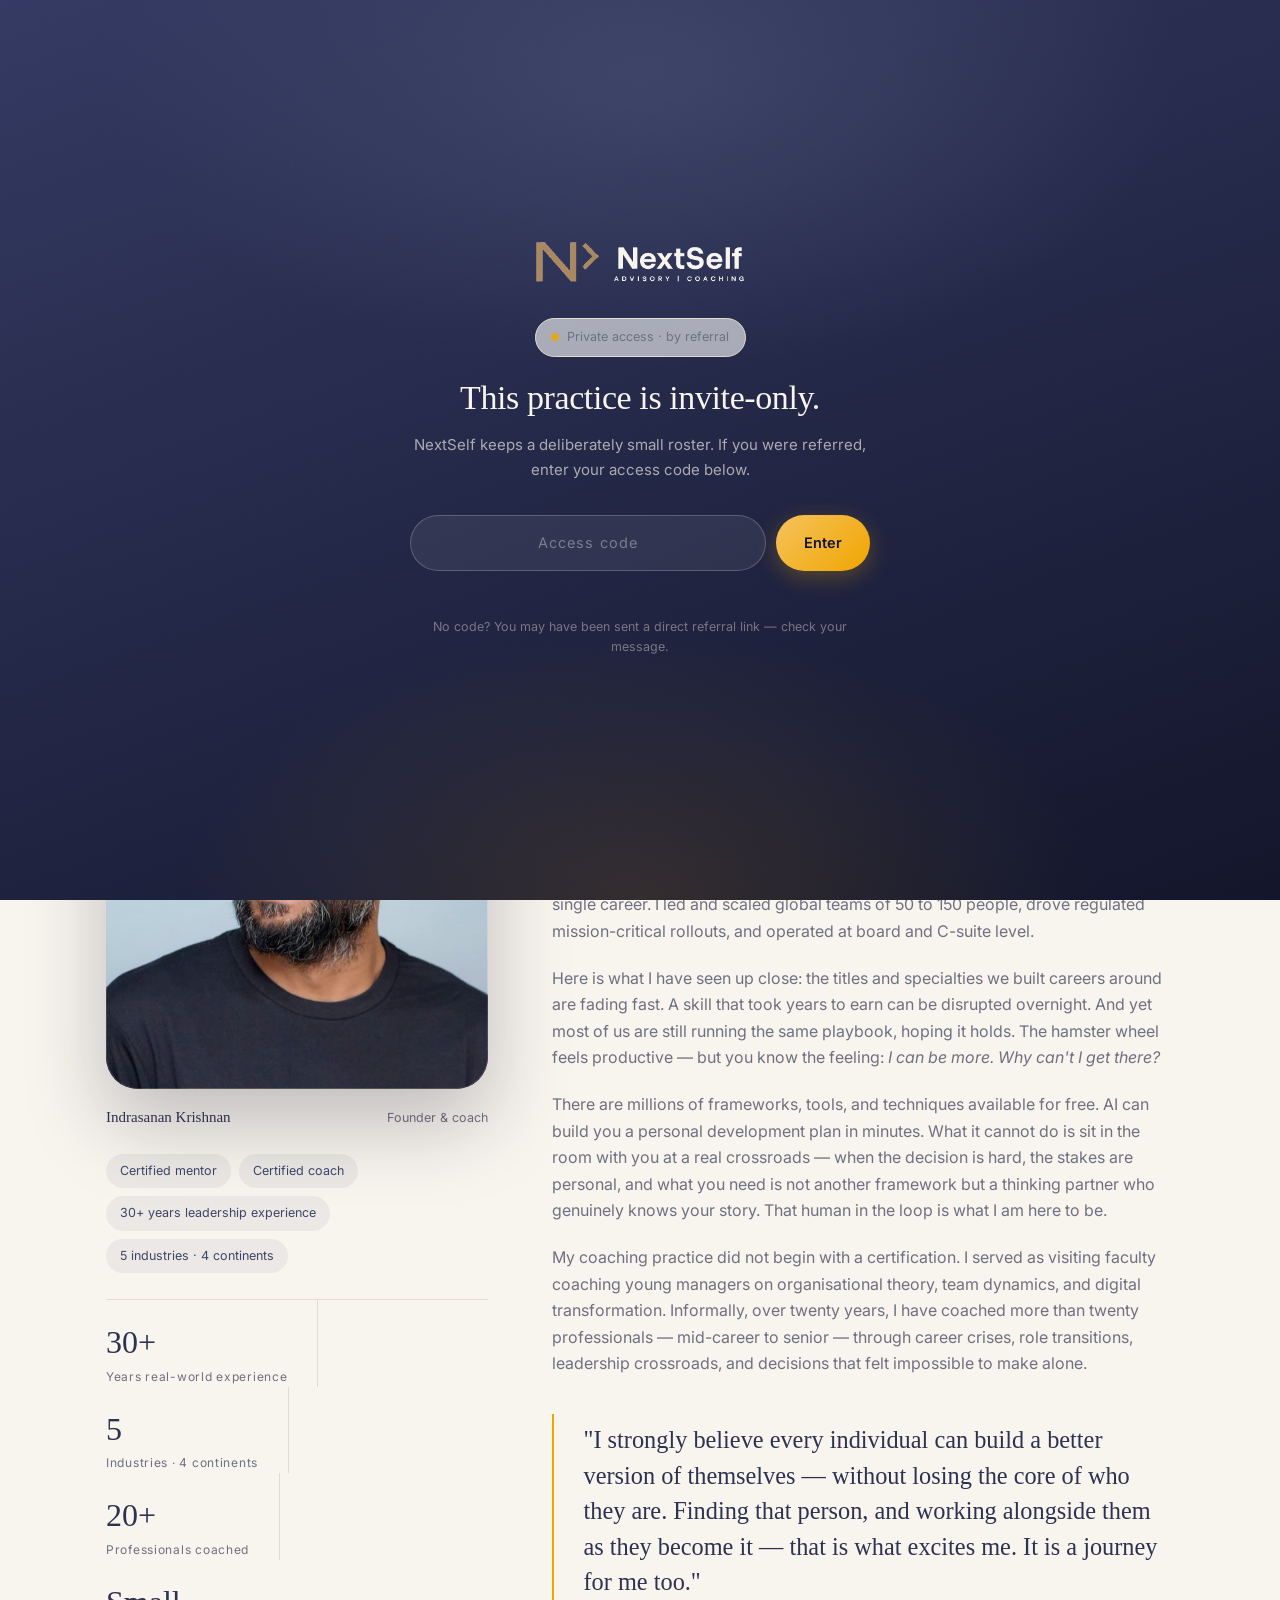
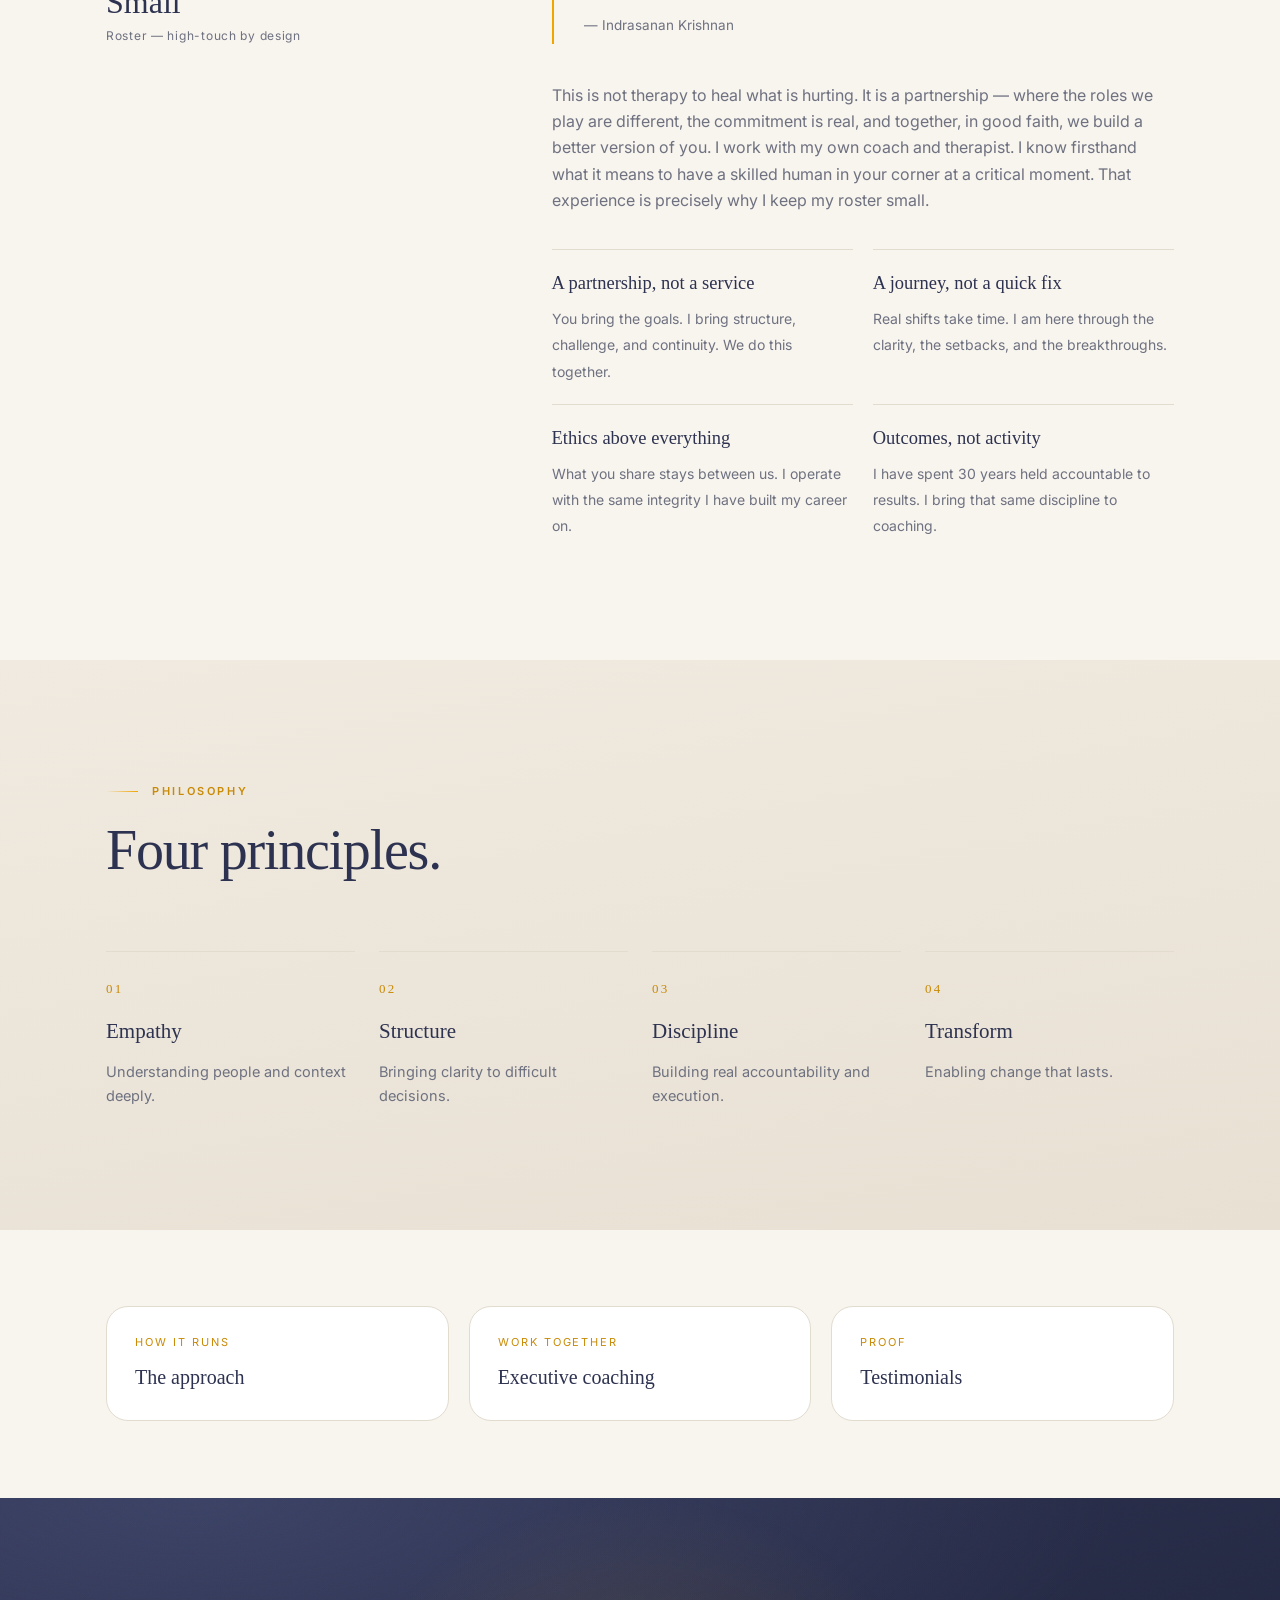
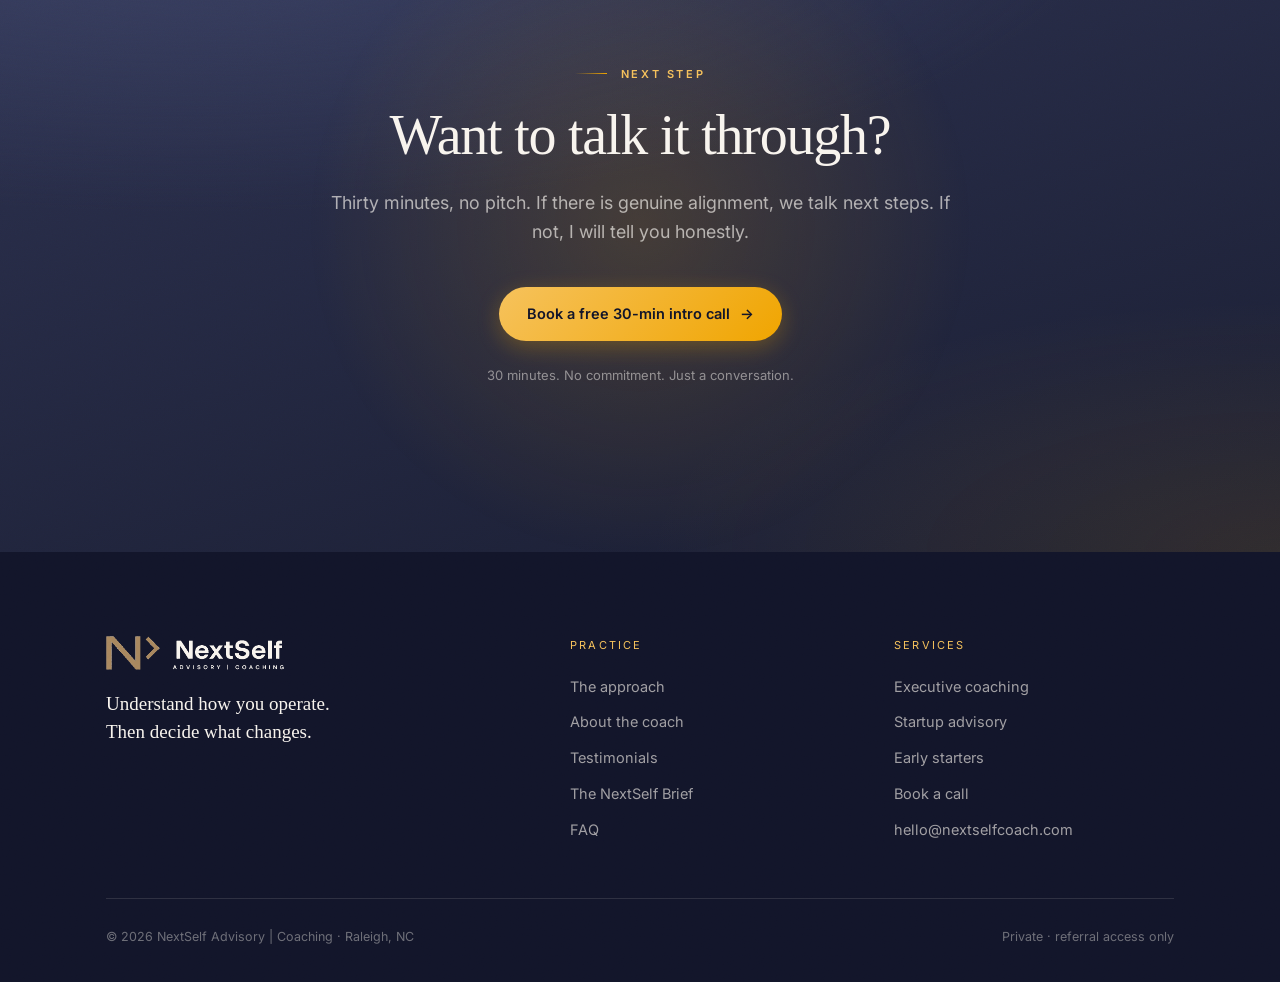
==== commit 69010698: "Rebuild the mark as SVG and give the logo real presence The hero showed the full lockup shrunk to fi" ====
--- a/about.html
+++ b/about.html
@@ -6,7 +6,8 @@
 <title>About the Coach — NextSelf Advisory | Coaching</title>
 <meta name="description" content="Indrasanan Krishnan — senior executive leader turned coach. 30+ years across five industries and four continents, board and C-suite level.">
 <meta name="theme-color" content="#2d3250">
-<link rel="icon" href="assets/img/mark.png" type="image/png">
+<link rel="icon" href="assets/img/mark.svg" type="image/svg+xml">
+<link rel="alternate icon" href="assets/img/mark.png" type="image/png">
 <meta property="og:title" content="About the Coach — NextSelf Advisory | Coaching">
 <meta property="og:description" content="Indrasanan Krishnan — senior executive leader turned coach. 30+ years across five industries and four continents, board and C-suite level.">
 <meta property="og:type" content="website">
--- a/assets/css/styles.css
+++ b/assets/css/styles.css
@@ -1052,7 +1052,10 @@
 /* ---------- 22. Responsive ---------- */
 @media (max-width: 1000px) {
   .hero-grid { grid-template-columns: 1fr; }
-  .hero-art { max-width: 380px; margin-inline: auto; }
+  /* width:100% is load-bearing. `margin-inline:auto` cancels a grid item's
+     default stretch, and every child here is absolutely positioned, so the
+     intrinsic width collapses to 0 and the whole thing disappears. */
+  .hero-art { width: 100%; max-width: 380px; margin-inline: auto; }
   .routes, .tiers, .compare { grid-template-columns: 1fr; }
   .fit-grid, .pillars-layout, .coach-layout, .brief-panel { grid-template-columns: 1fr; }
   .fit-not, .pillars-sticky, .coach-aside { position: static; }
@@ -1344,3 +1347,86 @@
   color: var(--muted);
 }
 .coach-cap strong { font-family: var(--serif); font-weight: 400; font-size: 15px; color: var(--indigo); }
+
+/* ==========================================================================
+   28. Booking embed (HoneyBook scheduler)
+   The scheduler is iframed so visitors book without leaving the site.
+   A visible fallback link sits beneath it, because iframes get blocked by
+   some privacy extensions and the booking must never become unreachable.
+   ========================================================================== */
+.booking {
+  background: var(--paper);
+  border: 1px solid var(--line);
+  border-radius: var(--r-xl);
+  padding: clamp(14px, 1.6vw, 22px);
+  box-shadow: 0 26px 60px rgba(45, 50, 80, 0.08);
+}
+.booking-frame {
+  position: relative;
+  border-radius: var(--r-lg);
+  overflow: hidden;
+  background: var(--off-white);
+  min-height: 760px;
+}
+/* Opaque background: the HoneyBook widget is transparent, so anything placed
+   behind this frame would show through and collide with its own text. */
+.booking-frame iframe {
+  display: block;
+  position: relative;
+  z-index: 1;
+  width: 100%;
+  height: 100%;
+  min-height: 760px;
+  border: 0;
+  background: var(--paper);
+}
+
+/* Shown only if the frame genuinely fails to load (blocked by an extension,
+   network error). Hidden otherwise — never stacked under the iframe. */
+.booking-error {
+  display: none;
+  text-align: center;
+  padding: 60px 40px;
+  color: var(--muted);
+  font-size: 14.5px;
+}
+.booking-error a { border-bottom: 1px solid var(--gold); }
+.booking.is-failed .booking-frame { display: none; }
+.booking.is-failed .booking-error { display: block; }
+.booking-foot {
+  display: flex;
+  flex-wrap: wrap;
+  align-items: center;
+  justify-content: flex-end;
+  gap: 14px;
+  padding: 18px 10px 6px;
+  font-size: 13.5px;
+  color: var(--muted);
+}
+@media (max-width: 640px) {
+  .booking-frame, .booking-frame iframe { min-height: 880px; }
+}
+
+/* ==========================================================================
+   29. Logo presence
+   The hero mark was a tiny full lockup lost inside a large circle. It is now
+   the N-chevron alone, large, in a gold gradient — the mark reads as an icon
+   at that size where the full lockup could not.
+   ========================================================================== */
+.core { padding: 0 !important; }
+.core-mark {
+  width: 46%;
+  height: auto;
+  filter: drop-shadow(0 10px 26px rgba(240, 165, 0, 0.3));
+}
+
+/* Nav + footer lockups sized up; the subline needs the extra height to stay
+   legible, and the raster was reading soft at 30px. */
+.nav-logo img { height: 34px; }
+.nav.is-stuck .nav-logo img { height: 31px; }
+.footer-logo img { height: 34px; }
+.gate img { height: 40px; }
+
+@media (max-width: 780px) {
+  .nav-logo img, .nav.is-stuck .nav-logo img { height: 29px; }
+}
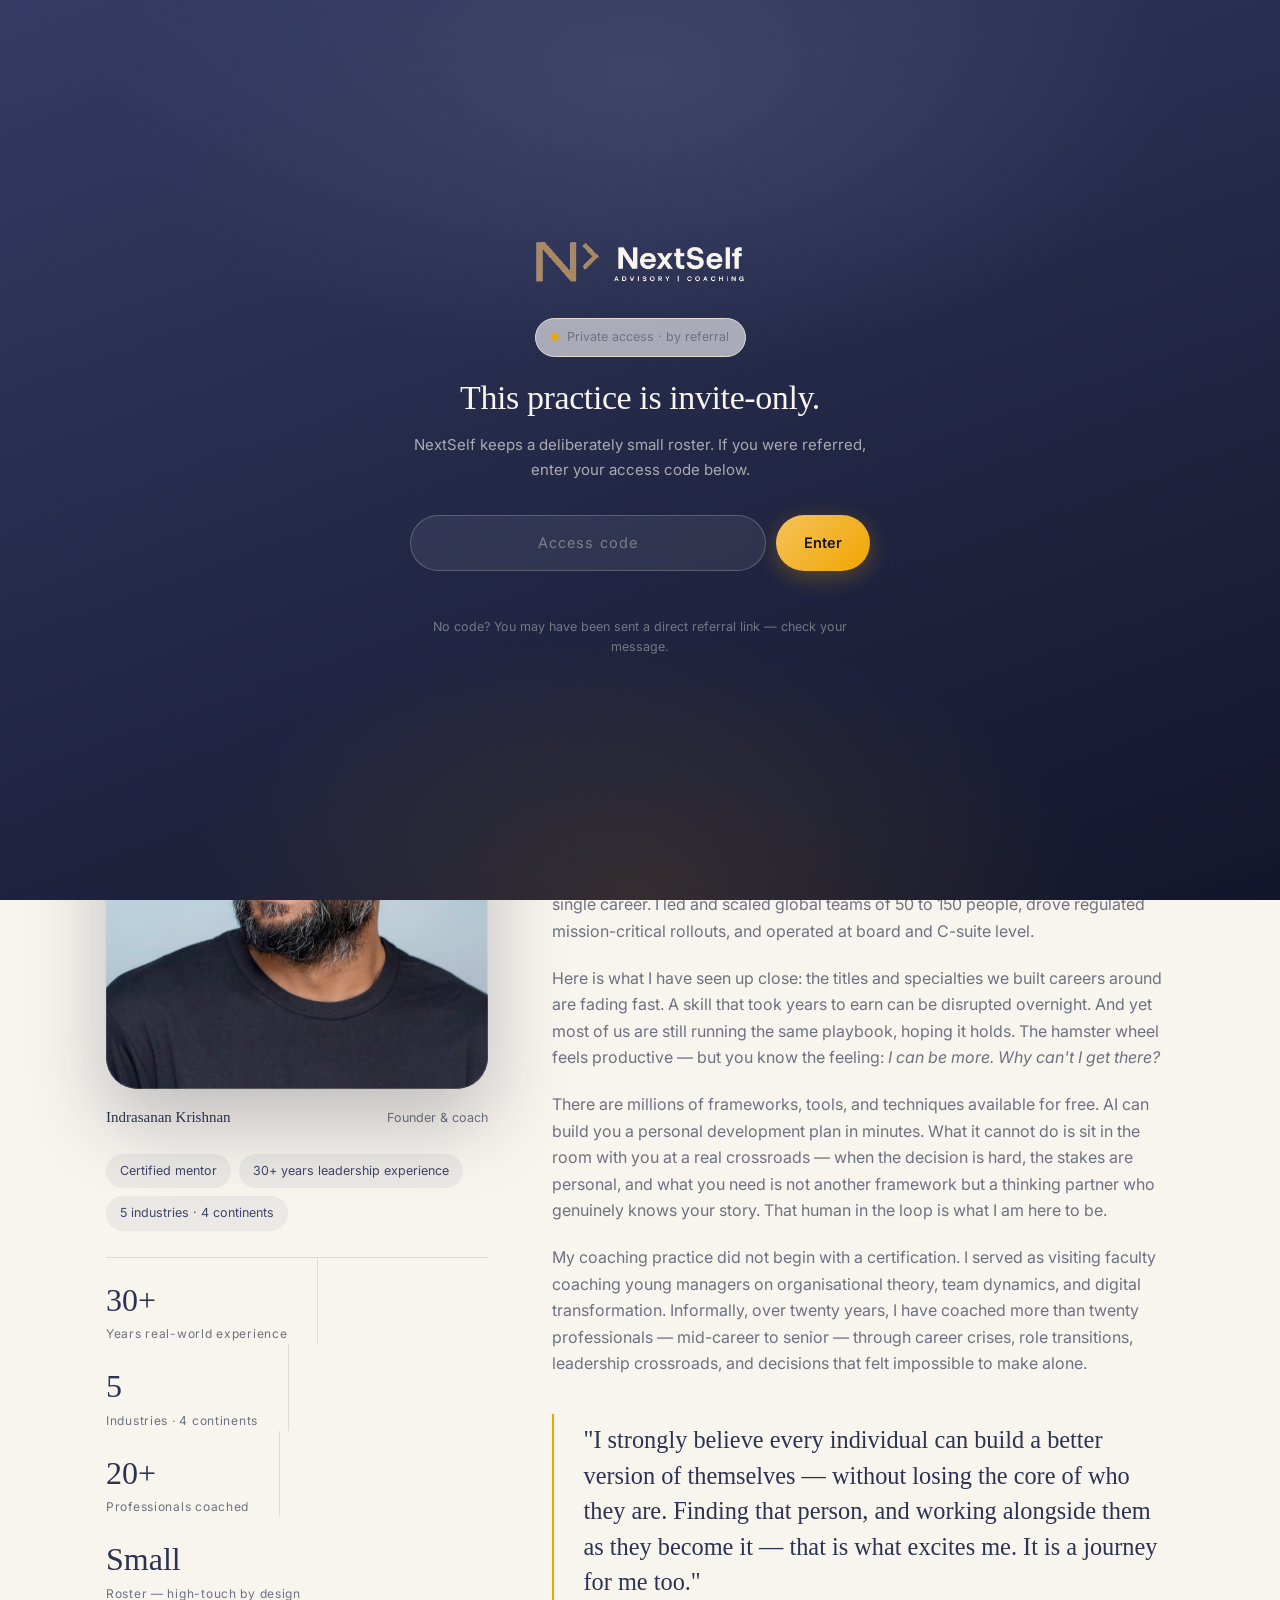
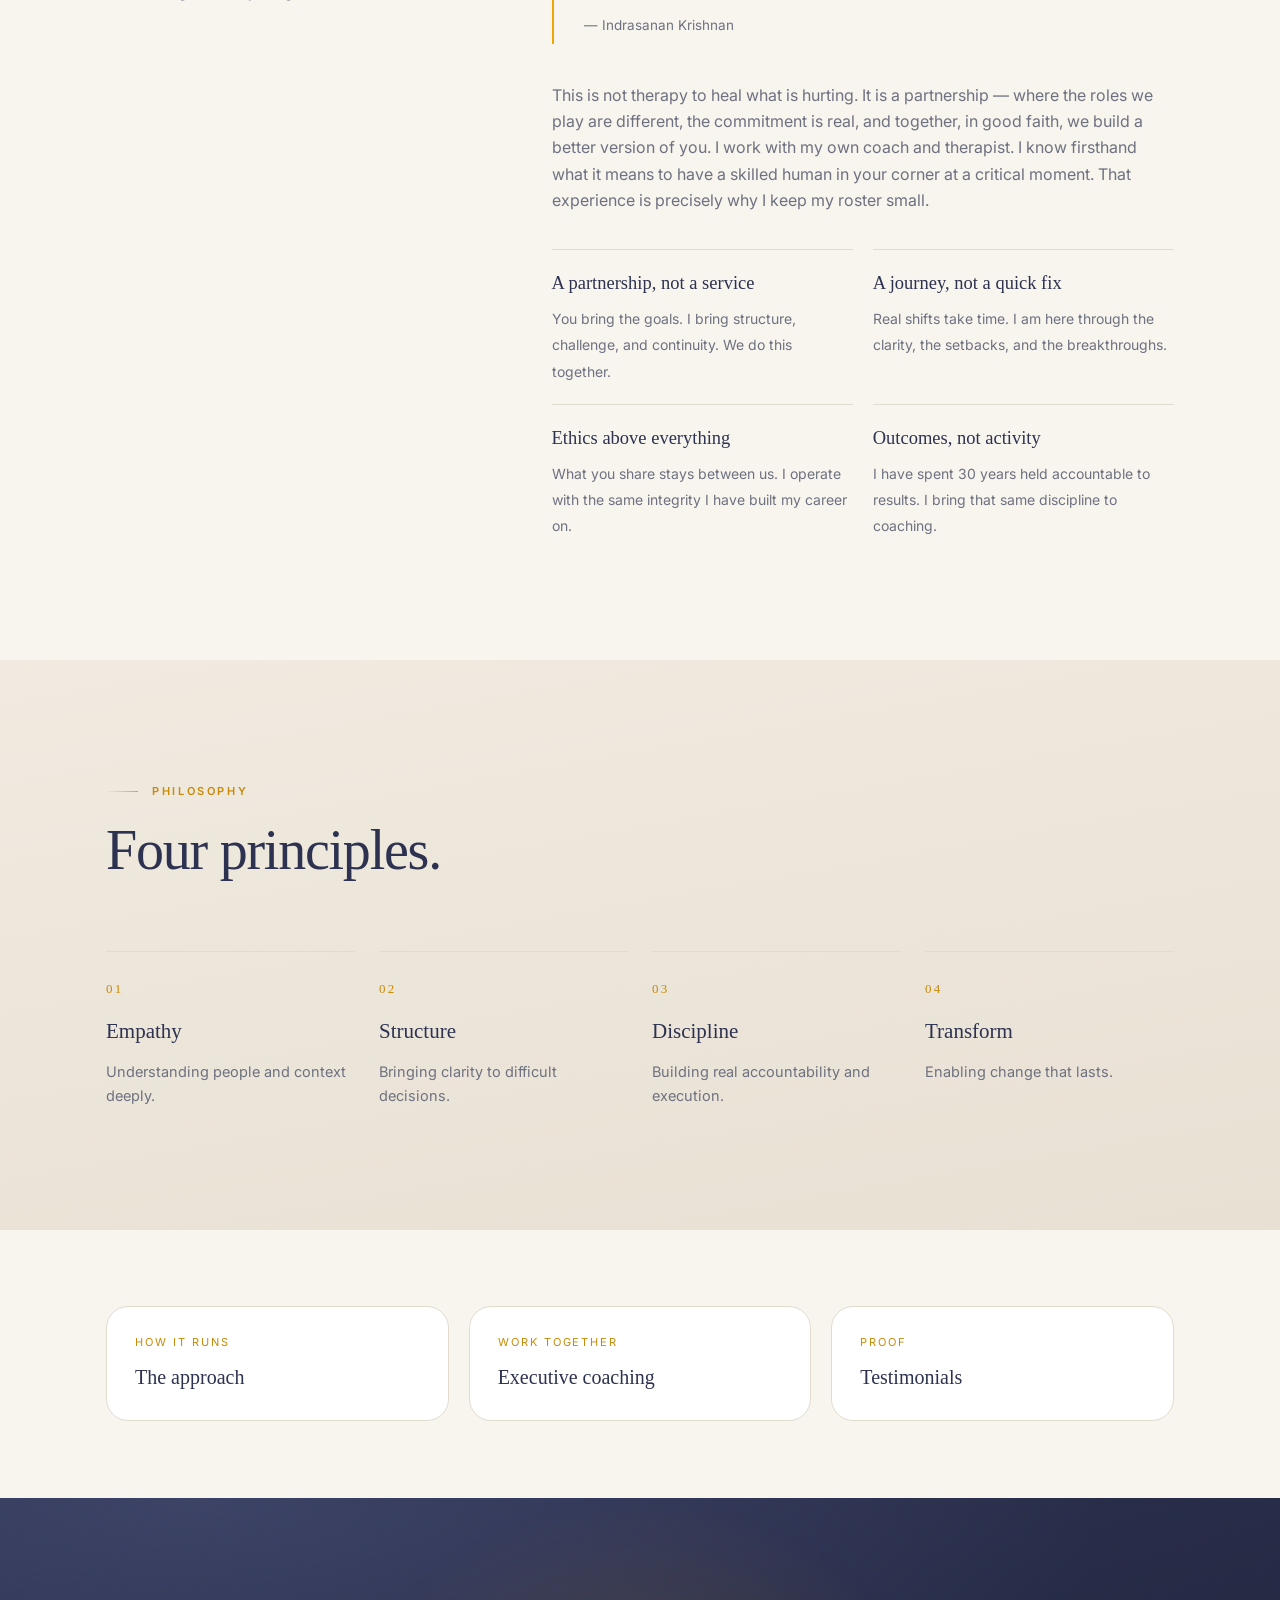
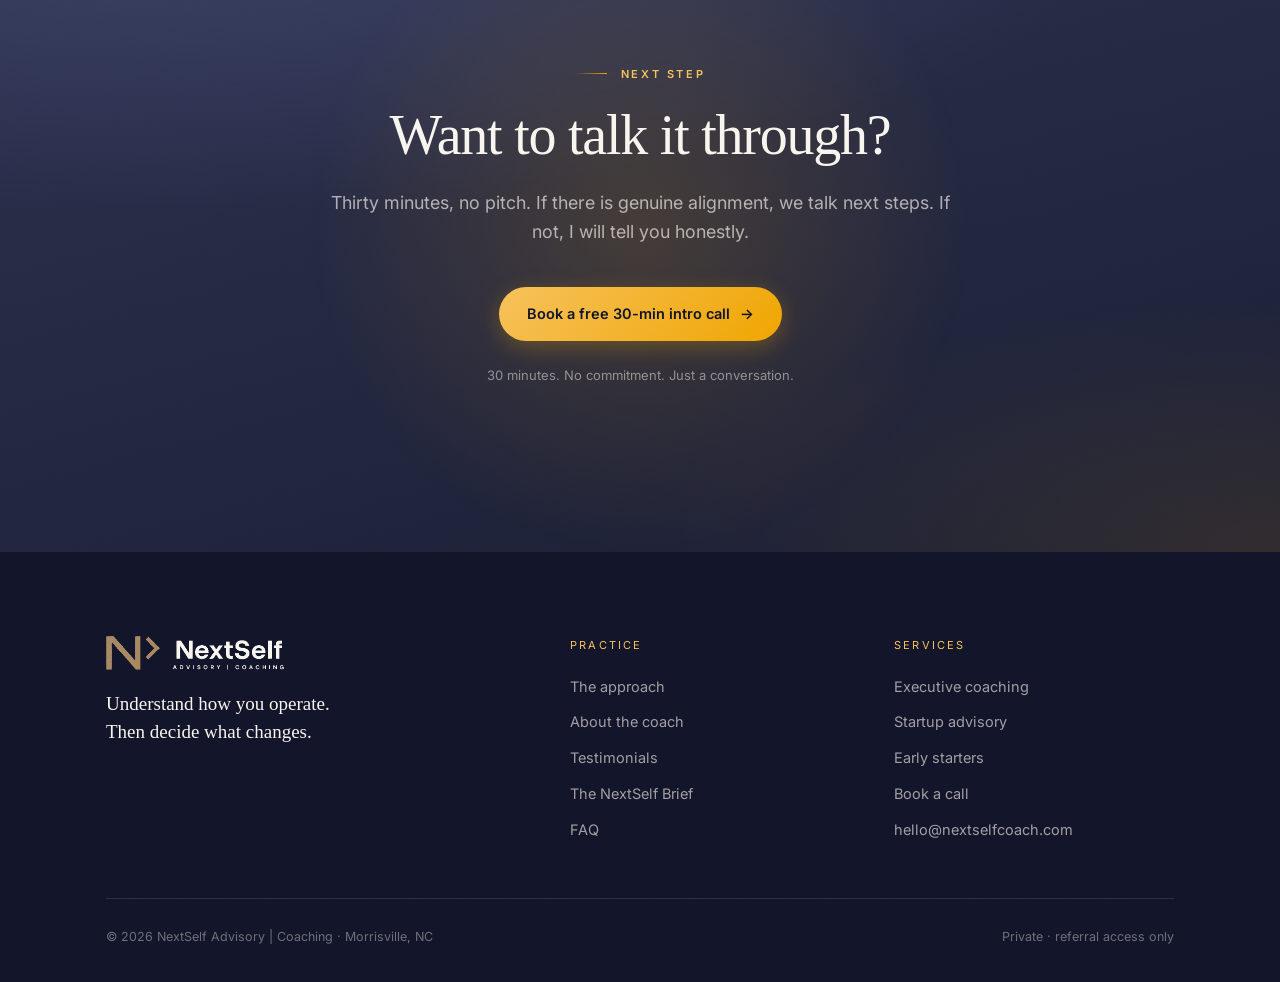
==== commit f9967982: "Pull the certified-coach claim, standardise on Morrisville, drop the testimonials QA note - Remove "" ====
--- a/about.html
+++ b/about.html
@@ -39,9 +39,25 @@
 
 <header class="nav">
   <div class="nav-inner">
-    <a class="nav-logo" href="index.html" aria-label="NextSelf home">
-      <img class="logo-light" src="assets/img/wordmark-light.png" alt="NextSelf Advisory | Coaching">
-      <img class="logo-dark" src="assets/img/wordmark.png" alt="NextSelf Advisory | Coaching">
+    <a class="nav-logo" href="index.html" aria-label="NextSelf Advisory and Coaching — home">
+      <svg class="nav-mark" viewBox="0 0 258 161" aria-hidden="true">
+        <defs>
+          <linearGradient id="navGold" x1="0" y1="0" x2="0.85" y2="1">
+            <stop offset="0%" stop-color="#ffd684"/>
+            <stop offset="42%" stop-color="#f5b210"/>
+            <stop offset="100%" stop-color="#d98f04"/>
+          </linearGradient>
+        </defs>
+        <g fill="url(#navGold)">
+          <rect x="0" y="0" width="25" height="161"/>
+          <rect x="139" y="0" width="25" height="161"/>
+          <path d="M2 0 H35 L164 157 V161 H143 Z"/>
+        </g>
+        <path class="nm-chev" d="M197 8 L244 56.5 L197 105" fill="none" stroke="url(#navGold)"
+              stroke-width="18" stroke-linecap="butt" stroke-linejoin="miter" stroke-miterlimit="10"/>
+      </svg>
+      <img class="logo-light" src="assets/img/wordtype-light.png" alt="">
+      <img class="logo-dark" src="assets/img/wordtype.png" alt="">
     </a>
     <nav class="nav-links" aria-label="Primary">
       <a href="approach.html">Approach</a>
@@ -83,7 +99,6 @@
       </div>
       <div class="coach-creds">
         <span class="tag">Certified mentor</span>
-        <span class="tag">Certified coach</span>
         <span class="tag">30+ years leadership experience</span>
         <span class="tag">5 industries · 4 continents</span>
       </div>
@@ -191,7 +206,7 @@
       </div>
     </div>
     <div class="footer-bottom">
-      <span>© <span data-year>2026</span> NextSelf Advisory | Coaching · Raleigh, NC</span>
+      <span>© <span data-year>2026</span> NextSelf Advisory | Coaching · Morrisville, NC</span>
       <span>Private · referral access only</span>
     </div>
   </div>
--- a/assets/css/styles.css
+++ b/assets/css/styles.css
@@ -1268,27 +1268,6 @@
 .tm.is-featured .tm-avatar { background: linear-gradient(150deg, var(--gold), var(--gold-deep)); color: var(--indigo-ink); }
 
 /* Placeholder shown until real testimonials exist. Nothing is invented. */
-.tm-placeholder {
-  border: 1px dashed var(--line-2);
-  background: transparent;
-  border-radius: var(--r-lg);
-  padding: clamp(26px, 2.6vw, 36px);
-  color: var(--muted);
-}
-.tm-placeholder .tm-mark { color: var(--line-2); opacity: 1; }
-.tm-placeholder p { font-size: 14.5px; }
-.tm-note {
-  background: var(--warm);
-  border: 1px solid var(--line);
-  border-left: 2px solid var(--gold);
-  border-radius: var(--r-md);
-  padding: 26px 30px;
-  margin-top: 36px;
-  font-size: 14.5px;
-  color: var(--muted);
-  max-width: 74ch;
-}
-.tm-note strong { color: var(--indigo); font-weight: 500; }
 
 @media (max-width: 1000px) {
   .tm-grid { grid-template-columns: repeat(2, 1fr); }
@@ -1430,3 +1409,368 @@
 @media (max-width: 780px) {
   .nav-logo img, .nav.is-stuck .nav-logo img { height: 29px; }
 }
+
+/* ==========================================================================
+   30. Hero figure — portrait-led
+   Replaces the abstract orb. A boutique practice sells the practitioner, so
+   the hero leads with the person and keeps the brand geometry as support.
+   ========================================================================== */
+.hero-figure {
+  position: relative;
+  margin: 0;
+  width: 100%;
+  max-width: 440px;
+  margin-inline: auto;
+  padding: 0 0 26px 0;
+}
+
+/* Halo behind the frame. Drawn in SVG rather than as a CSS border arc: a
+   border arc terminates in blunt square cuts at arbitrary angles, which is
+   what made the old one read as a broken circle. This one has round caps and
+   a stroke that fades to nothing at both ends, so it dissolves instead. */
+.hero-figure .hf-halo {
+  position: absolute;
+  /* Centred on the frame and sized past its taller axis. The frame is 4:5, so
+     a square sized to the figure width only pokes out at the top. */
+  left: 50%;
+  top: 46%;
+  transform: translate(-50%, -50%);
+  width: 152%;
+  /* The global `svg { max-width: 100% }` reset would clamp this back to the
+     figure width and hide the halo behind the frame. */
+  max-width: none;
+  height: auto;
+  aspect-ratio: 1;
+  z-index: 0;
+  overflow: visible;
+  pointer-events: none;
+}
+.hero-figure::after {
+  content: "";
+  position: absolute;
+  left: -14%;
+  bottom: 6%;
+  width: 62%;
+  aspect-ratio: 1;
+  border-radius: 50%;
+  background: radial-gradient(circle, rgba(240, 165, 0, 0.16), transparent 68%);
+  filter: blur(22px);
+  pointer-events: none;
+}
+
+.hf-frame {
+  position: relative;
+  z-index: 1;
+  aspect-ratio: 4 / 5;
+  border-radius: var(--r-xl);
+  overflow: hidden;
+  background: var(--indigo-deep);
+  box-shadow: 0 40px 90px rgba(0, 0, 0, 0.42);
+  border: 1px solid rgba(248, 244, 238, 0.12);
+}
+.hf-frame img {
+  position: absolute;
+  inset: 0;
+  z-index: 0;
+  width: 100%;
+  height: 100%;
+  object-fit: cover;
+  object-position: 54% 18%;
+  filter: saturate(0.92) contrast(1.04);
+}
+/* The studio backdrop is a cool grey and the palette is warm indigo. A light
+   multiply pulls the background into the brand without touching the face much. */
+.hf-frame::before {
+  content: "";
+  position: absolute;
+  inset: 0;
+  z-index: 1;
+  background: linear-gradient(155deg, rgba(62, 69, 104, 0.4) 0%, rgba(45, 50, 80, 0.16) 46%, rgba(240, 165, 0, 0.14) 100%);
+  mix-blend-mode: multiply;
+}
+/* Scrim so the caption card has something to sit against. */
+.hf-frame::after {
+  content: "";
+  position: absolute;
+  inset: 0;
+  z-index: 2;
+  background: linear-gradient(180deg, rgba(26, 30, 51, 0.2) 0%, transparent 32%, rgba(18, 21, 42, 0.74) 100%);
+}
+
+.hf-card {
+  position: absolute;
+  z-index: 2;
+  left: 18px;
+  right: 18px;
+  bottom: 0;
+  display: flex;
+  align-items: center;
+  gap: 13px;
+  padding: 14px 18px;
+  border-radius: var(--r-md);
+  background: rgba(18, 21, 42, 0.62);
+  border: 1px solid rgba(248, 244, 238, 0.16);
+  backdrop-filter: blur(14px);
+  -webkit-backdrop-filter: blur(14px);
+  box-shadow: 0 16px 40px rgba(0, 0, 0, 0.34);
+}
+.hf-card .hf-mark { width: 30px; height: auto; flex: none; }
+.hf-card strong {
+  display: block;
+  font-family: var(--serif);
+  font-weight: 400;
+  font-size: 16px;
+  color: var(--off-white);
+  line-height: 1.2;
+}
+.hf-card em {
+  display: block;
+  font-style: normal;
+  font-size: 12px;
+  letter-spacing: 0.05em;
+  color: rgba(248, 244, 238, 0.58);
+  margin-top: 3px;
+}
+
+.hf-chip {
+  position: absolute;
+  z-index: 2;
+  top: 22px;
+  right: -14px;
+  padding: 9px 16px;
+  border-radius: var(--r-pill);
+  background: rgba(248, 244, 238, 0.1);
+  border: 1px solid rgba(248, 244, 238, 0.2);
+  backdrop-filter: blur(10px);
+  -webkit-backdrop-filter: blur(10px);
+  font-size: 12px;
+  letter-spacing: 0.04em;
+  color: rgba(248, 244, 238, 0.92);
+  white-space: nowrap;
+  box-shadow: 0 12px 30px rgba(0, 0, 0, 0.3);
+}
+
+@media (max-width: 1000px) {
+  .hero-figure { max-width: 380px; }
+}
+@media (max-width: 560px) {
+  .hf-chip { right: 0; font-size: 11px; padding: 7px 13px; }
+  .hf-card { left: 12px; right: 12px; padding: 12px 14px; }
+}
+
+/* ==========================================================================
+   31. Testimonials — honest empty state + demo preview
+   The published page must never show invented quotes. Samples exist only
+   behind ?demo=1 so the layout can be shown to a stakeholder.
+   ========================================================================== */
+
+/* Loud on purpose: if this is ever visible in production, it should be obvious. */
+
+/* ==========================================================================
+   32. "Who it's for" label
+   Every service and session states its audience explicitly rather than
+   burying it in the body copy.
+   ========================================================================== */
+.who {
+  font-size: 11.5px;
+  letter-spacing: 0.06em;
+  line-height: 1.45;
+  color: var(--muted);
+  margin: -2px 0 14px;
+}
+.who b {
+  font-weight: 600;
+  letter-spacing: 0.18em;
+  text-transform: uppercase;
+  color: var(--gold-deep);
+  margin-right: 8px;
+}
+.sec-dark .who { color: rgba(248, 244, 238, 0.6); }
+.sec-dark .who b { color: var(--gold-soft); }
+
+/* ==========================================================================
+   33. Service card prominence
+   White cards on the off-white ground were nearly invisible. The section
+   takes the warm ground so the cards separate from it, and the cards get
+   definition at rest rather than only on hover.
+   ========================================================================== */
+.card {
+  box-shadow: 0 2px 4px rgba(45, 50, 80, 0.03), 0 10px 26px rgba(45, 50, 80, 0.045);
+}
+.sec-warm .card { background: var(--paper); }
+
+/* Icon becomes a badge — a bare hairline glyph read as a stray mark. */
+.route .icon {
+  width: 48px;
+  height: 48px;
+  padding: 12px;
+  box-sizing: border-box;
+  border-radius: 50%;
+  background: rgba(45, 50, 80, 0.055);
+  border: 1px solid var(--line);
+  color: var(--indigo);
+  opacity: 1;
+  transition: background-color 0.4s var(--ease), border-color 0.4s var(--ease), color 0.4s var(--ease);
+}
+.route:hover .icon {
+  background: rgba(240, 165, 0, 0.12);
+  border-color: rgba(240, 165, 0, 0.45);
+  color: var(--gold-deep);
+}
+
+.route .h3 { margin-top: 20px; }
+
+/* The price is the thing people scan for, so stop styling it as fine print. */
+.route .route-foot { padding-top: 24px; border-top: 1px solid var(--line); }
+.route .route-foot .link-arrow {
+  font-size: 15.5px;
+  font-weight: 600;
+  color: var(--indigo);
+  padding-bottom: 0;
+}
+.route .route-foot .link-arrow::after { display: none; }
+.route .route-foot .link-arrow .arrow { color: var(--gold-deep); }
+
+/* Audience line: small, but it should not disappear. */
+.who { font-size: 12px; color: var(--indigo-2); }
+
+/* The NEW badge sat in the flow, so the two badged cards pushed their titles
+   down and the three headings no longer lined up. Pin it to the corner. */
+.route { position: relative; }
+.route .badge {
+  position: absolute;
+  top: clamp(26px, 2.8vw, 38px);
+  right: clamp(26px, 2.8vw, 38px);
+  margin: 0;
+  align-self: auto;
+}
+
+/* ==========================================================================
+   34. Card hover — indigo glow behind the tile
+   Built from layered box-shadows rather than a pseudo-element: .card sets
+   overflow:hidden for the gold top wipe, which would clip a ::after plate,
+   but an element's own box-shadow is never clipped by its own overflow.
+   ========================================================================== */
+.card:hover {
+  transform: translateY(-5px);
+  border-color: rgba(62, 69, 104, 0.42);
+  box-shadow:
+    0 0 0 1px rgba(62, 69, 104, 0.24),          /* crisp indigo edge          */
+    0 0 0 7px rgba(62, 69, 104, 0.09),          /* soft halo ring, all sides  */
+    0 0 46px 4px rgba(62, 69, 104, 0.34),       /* the bloom — no y offset,   */
+    0 22px 48px -8px rgba(62, 69, 104, 0.42),   /* so it surrounds the tile   */
+    0 46px 92px -26px rgba(26, 30, 51, 0.5);    /* depth underneath           */
+}
+/* The featured pricing tier is already indigo, so it glows outward in gold
+   instead — a blue glow on a blue card would read as a blur. */
+.tier.is-featured:hover {
+  border-color: rgba(240, 165, 0, 0.4);
+  box-shadow:
+    0 0 0 1px rgba(240, 165, 0, 0.22),
+    0 14px 32px rgba(26, 30, 51, 0.3),
+    0 30px 66px -12px rgba(240, 165, 0, 0.28),
+    0 46px 92px -26px rgba(26, 30, 51, 0.55);
+}
+
+/* ==========================================================================
+   35. Nav logo — live mark + brand type
+   The lockup was one flat raster, so nothing about it could respond. The
+   mark is now inline SVG (traced, so it stays exact) sitting next to the
+   type cropped from the original artwork — which keeps the wordtype
+   pixel-faithful while letting the mark animate.
+   ========================================================================== */
+.nav-logo {
+  display: flex;
+  align-items: flex-end;  /* mark and type share a baseline in the artwork */
+  gap: 15px;
+}
+.nav-mark {
+  height: 50px;
+  width: auto;
+  overflow: visible;      /* the chevron travels outside the viewBox */
+  /* The gold gradient lives on the SVG itself, so the mark is bright at
+     rest rather than flat bronze. The glow is what makes it read as lit. */
+  filter: drop-shadow(0 2px 9px rgba(240, 165, 0, 0.34));
+  transition: filter 0.4s var(--ease), transform 0.45s var(--ease-out);
+}
+.nav-logo img { height: 36px; width: auto; }
+
+/* The chevron is the brand idea — "next". On hover it actually goes there. */
+.nav-mark .nm-chev {
+  transform-box: view-box;
+  transition: transform 0.45s var(--ease-out);
+}
+.nav-logo:hover .nm-chev { transform: translateX(26px); }
+.nav-logo:hover .nav-mark {
+  filter: drop-shadow(0 3px 16px rgba(240, 165, 0, 0.62)) brightness(1.06);
+  transform: scale(1.04);
+}
+
+.nav.is-stuck .nav-mark { height: 43px; }
+.nav.is-stuck .nav-logo img { height: 31px; }
+
+@media (max-width: 780px) {
+  .nav-mark, .nav.is-stuck .nav-mark { height: 40px; }
+  .nav-logo img, .nav.is-stuck .nav-logo img { height: 29px; }
+}
+@media (prefers-reduced-motion: reduce) {
+  .nav-logo:hover .nm-chev { transform: none; }
+}
+
+/* Bright gold reads well on the dark nav but washes out on the cream
+   scrolled nav — the original bronze actually had more contrast there.
+   Deepen the gradient and drop the glow once the nav goes light. */
+.nav.is-stuck .nav-mark {
+  filter: brightness(0.84) saturate(1.12);
+}
+.nav.is-stuck .nav-logo:hover .nav-mark {
+  filter: brightness(0.92) saturate(1.15) drop-shadow(0 2px 10px rgba(217, 143, 4, 0.35));
+}
+@media (max-width: 780px) {
+  .nav.is-open .nav-mark { filter: brightness(0.84) saturate(1.12); }
+}
+
+/* ==========================================================================
+   37. Placeholder testimonials
+   Visible on the page so the design reads finished, but unmistakably
+   marked. Delete the .tm-sample chips and .tm-placeholder-note to go live.
+   ========================================================================== */
+.tm-sample {
+  position: absolute;
+  top: 14px;
+  right: 14px;
+  font-size: 9.5px;
+  font-weight: 600;
+  letter-spacing: 0.16em;
+  text-transform: uppercase;
+  color: var(--gold-deep);
+  background: rgba(240, 165, 0, 0.12);
+  border: 1px solid rgba(240, 165, 0, 0.4);
+  border-radius: var(--r-pill);
+  padding: 3px 9px;
+  z-index: 3;
+}
+.tm.is-featured .tm-sample {
+  /* .tm.is-featured > * forces position:relative on every child, which would
+     drop this chip back into the flow. Re-assert absolute here. */
+  position: absolute;
+  color: var(--gold-soft);
+  background: rgba(240, 165, 0, 0.16);
+  border-color: rgba(240, 165, 0, 0.5);
+}
+.tm-placeholder-note {
+  display: flex;
+  align-items: flex-start;
+  gap: 12px;
+  background: rgba(240, 165, 0, 0.07);
+  border: 1px solid rgba(240, 165, 0, 0.32);
+  border-radius: var(--r-md);
+  padding: 15px 19px;
+  margin-bottom: 26px;
+  font-size: 13.5px;
+  line-height: 1.55;
+  color: var(--indigo-2);
+  max-width: 78ch;
+}
+.tm-placeholder-note b { color: var(--gold-deep); font-weight: 600; }
+.sec-dark .tm-placeholder-note { color: rgba(248,244,238,.8); }
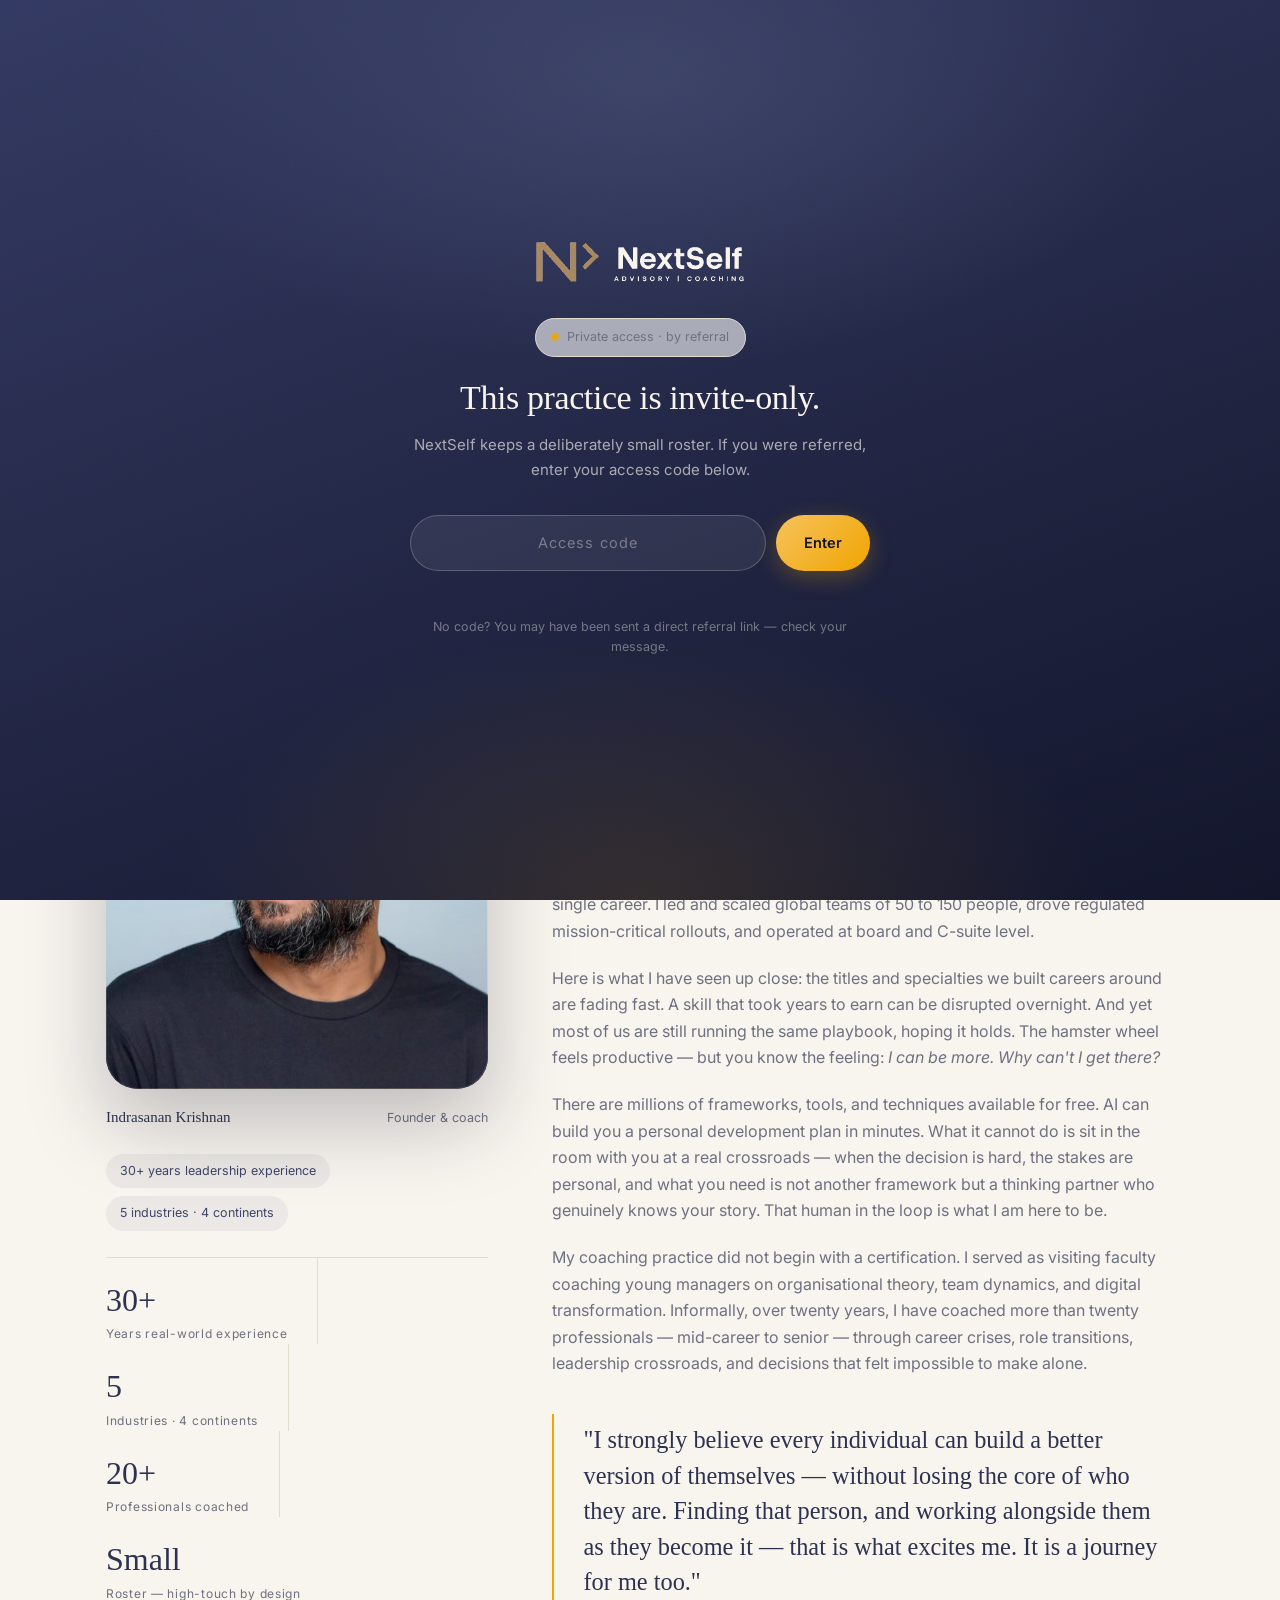
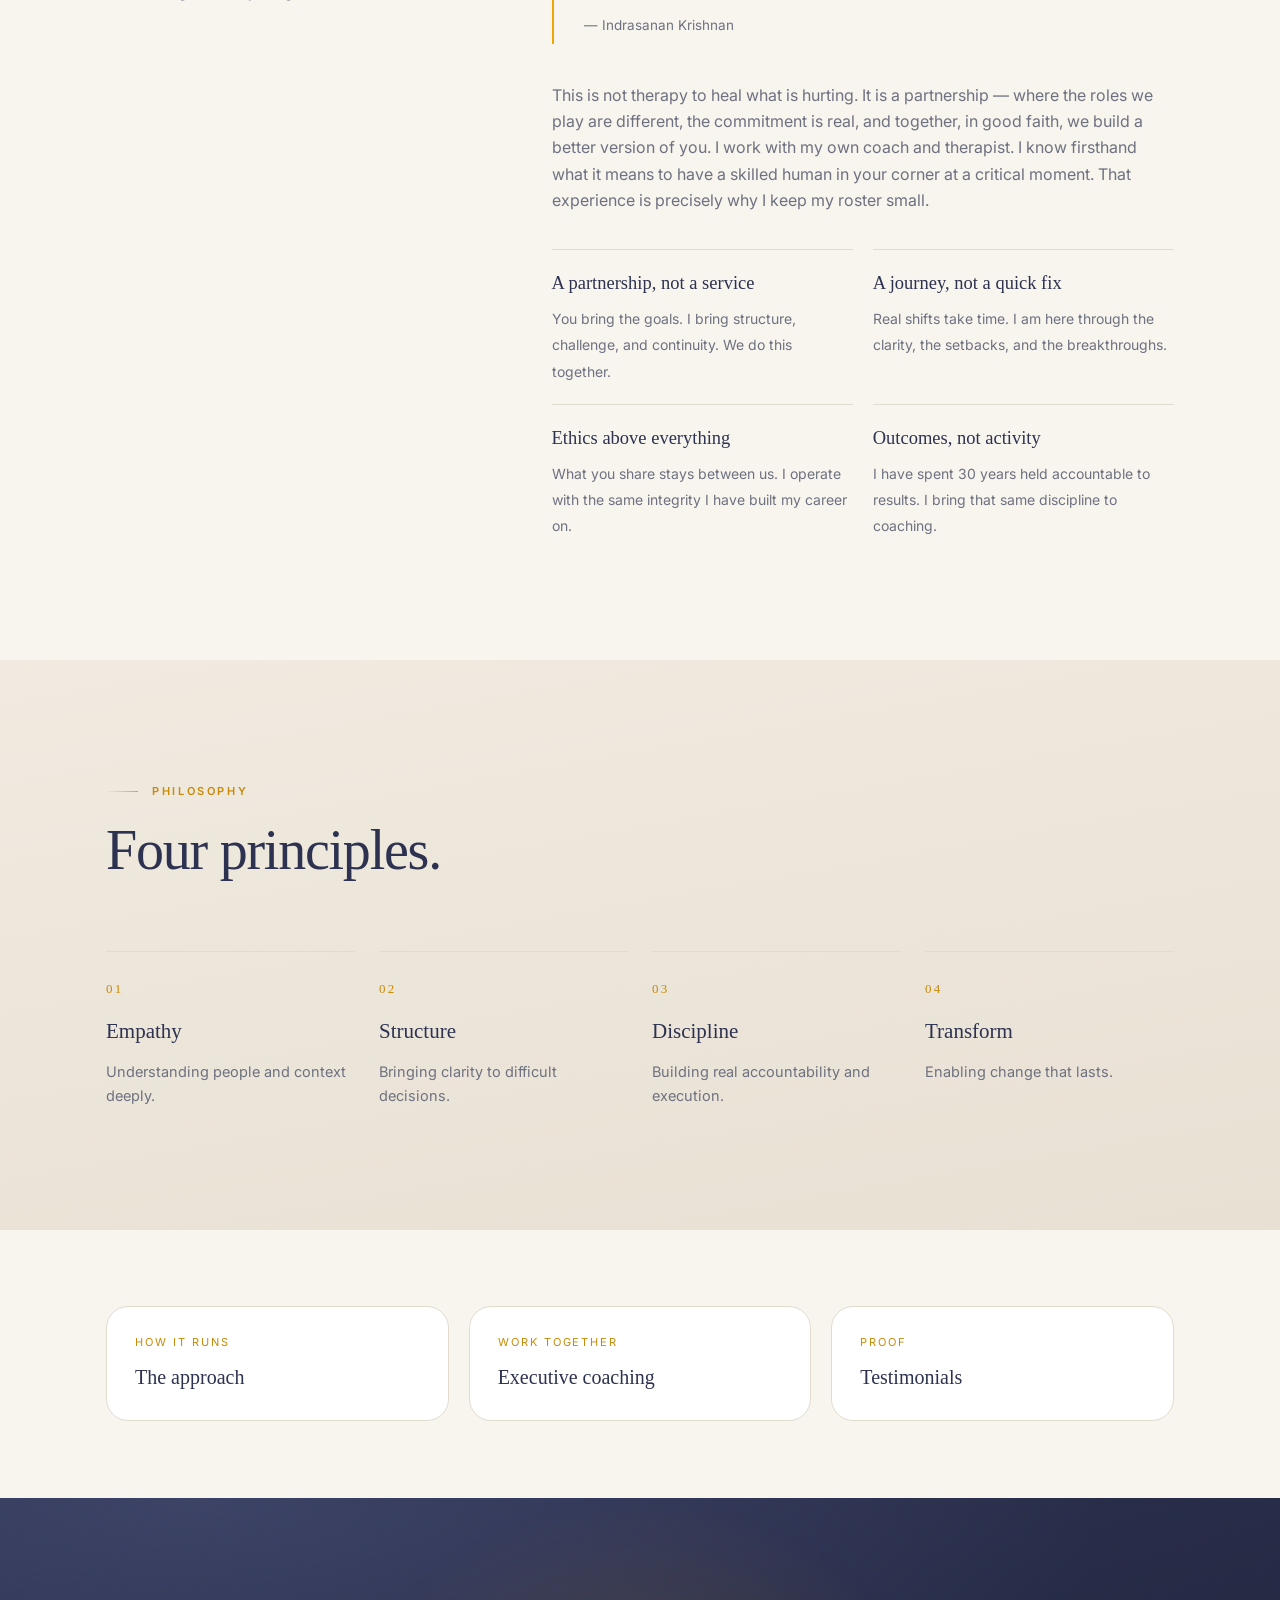
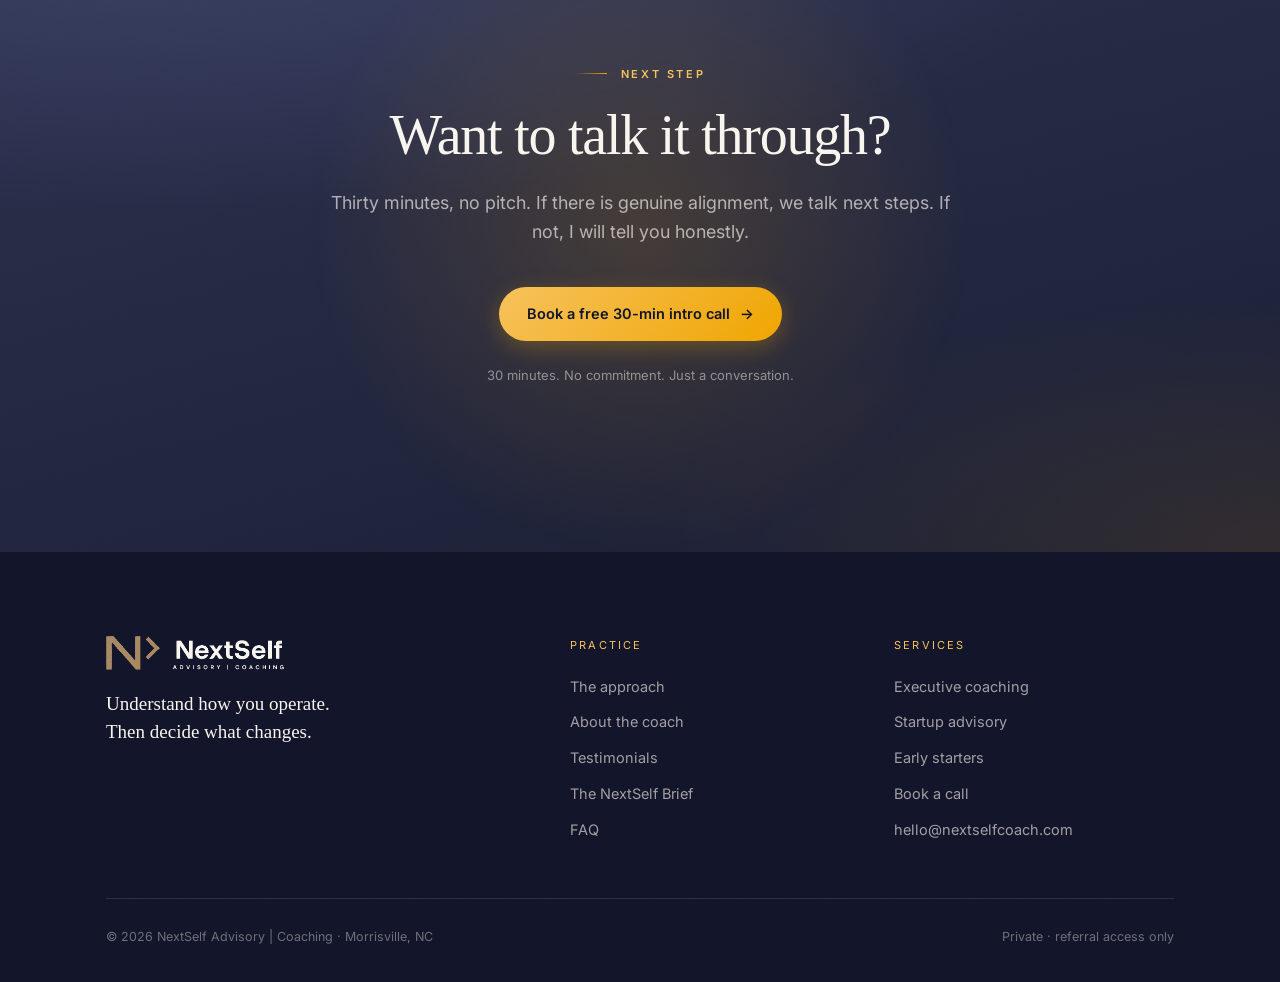
==== commit 29b7c123: "Remove the certified-mentor claim and rename the fourth pillar to Life & Purpose - Drop "Certified m" ====
--- a/about.html
+++ b/about.html
@@ -98,7 +98,6 @@
         <span>Founder &amp; coach</span>
       </div>
       <div class="coach-creds">
-        <span class="tag">Certified mentor</span>
         <span class="tag">30+ years leadership experience</span>
         <span class="tag">5 industries · 4 continents</span>
       </div>
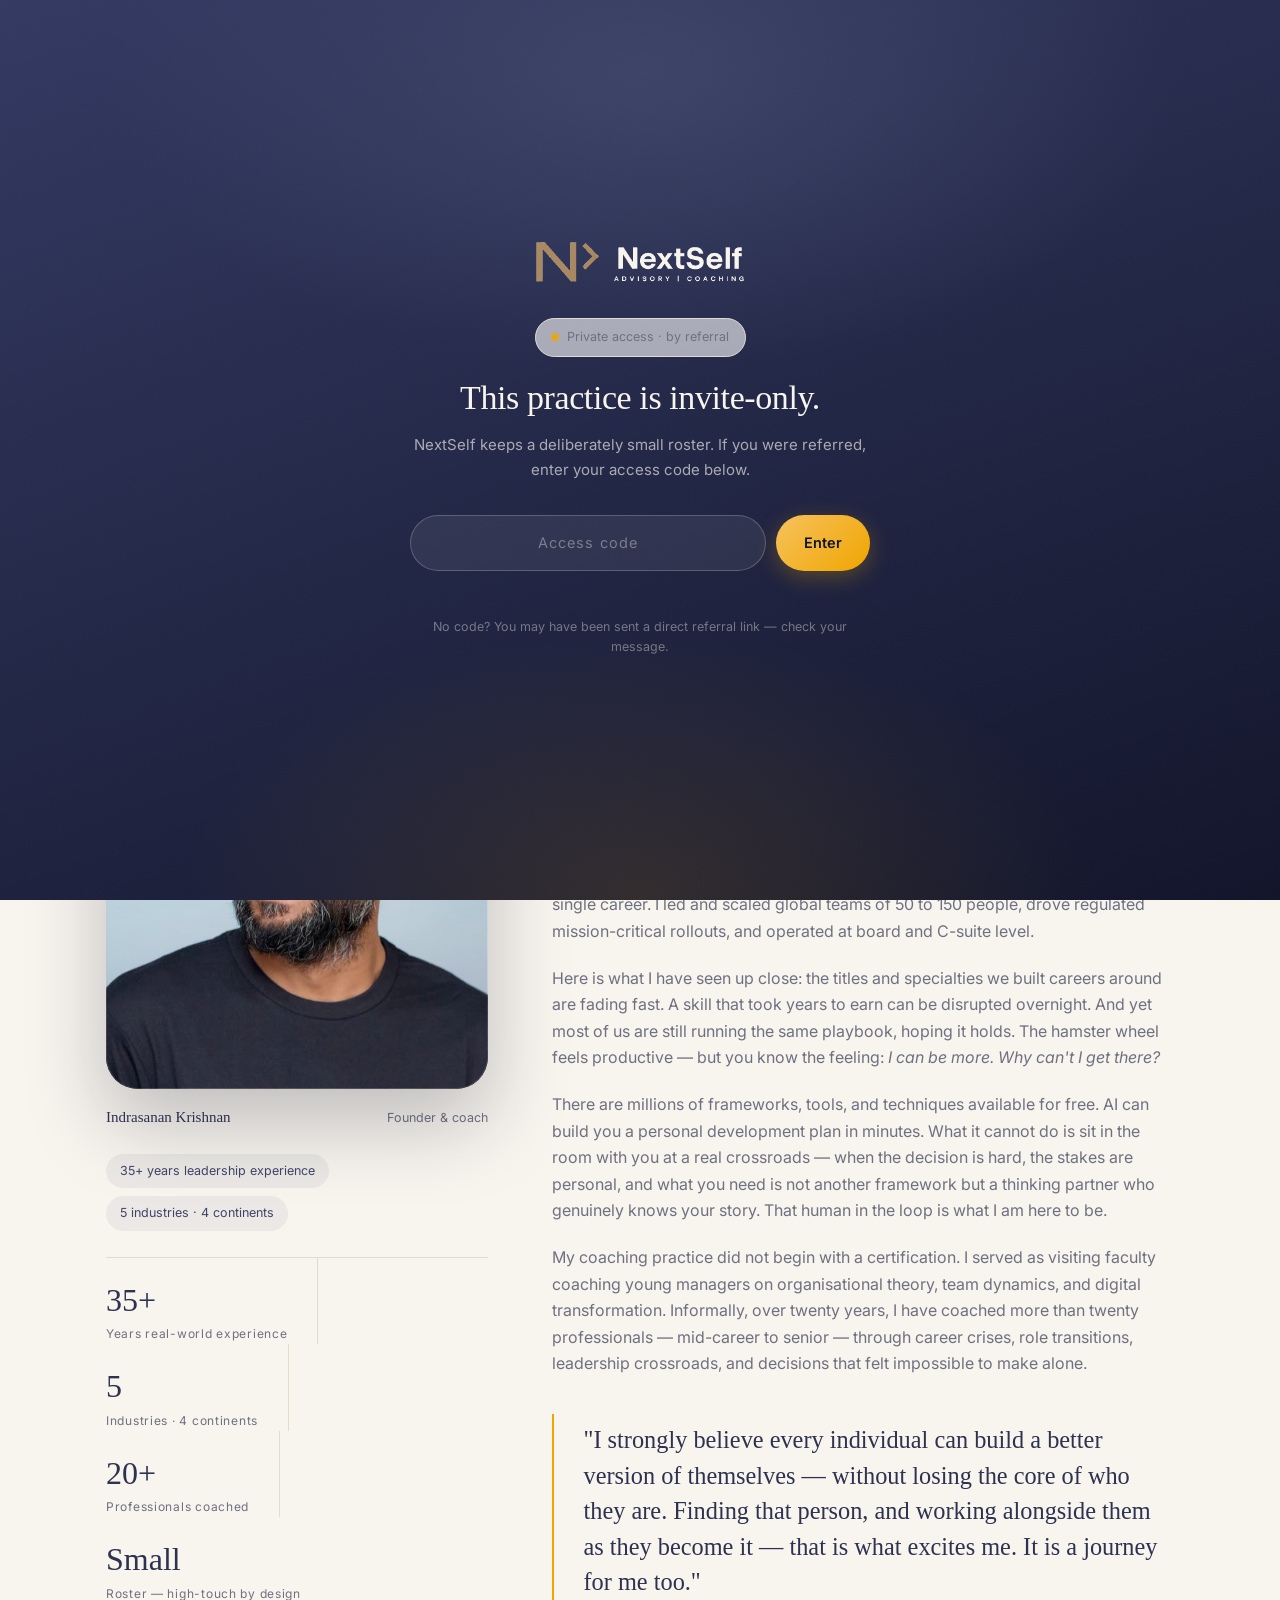
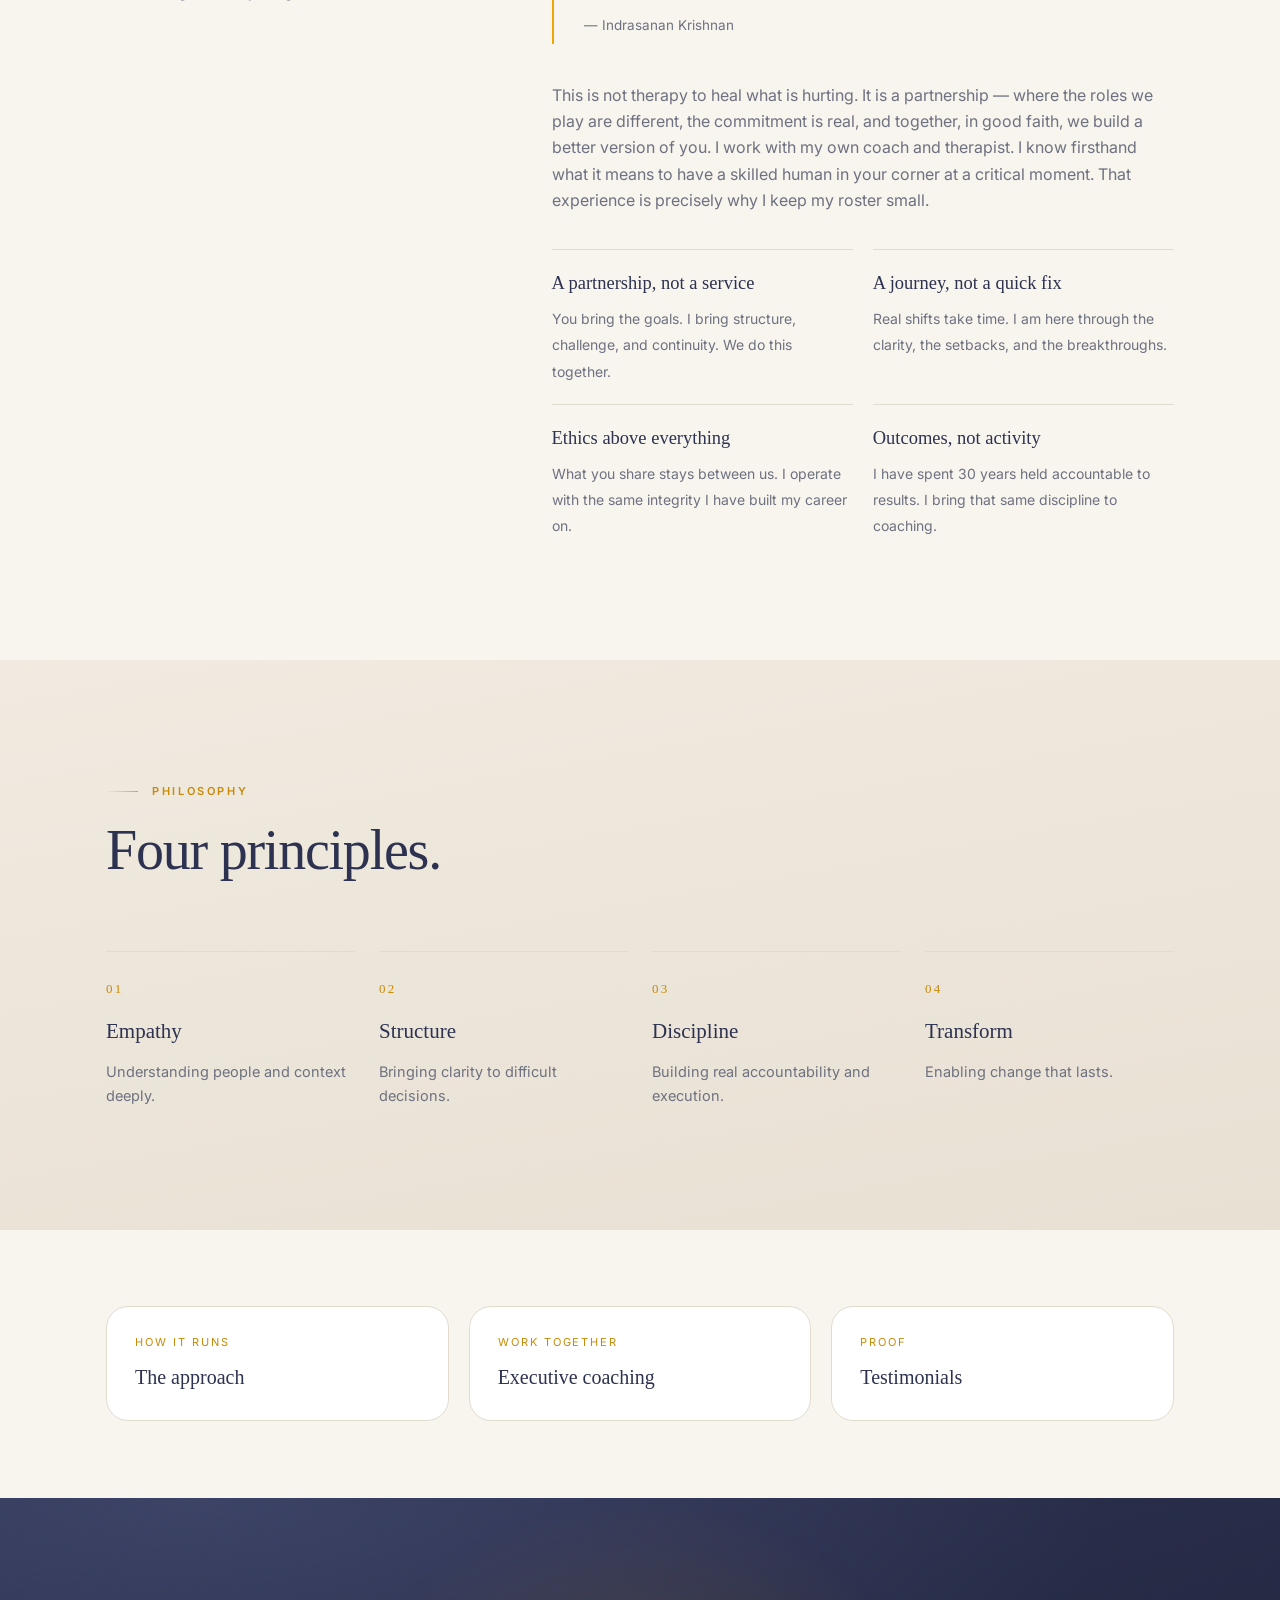
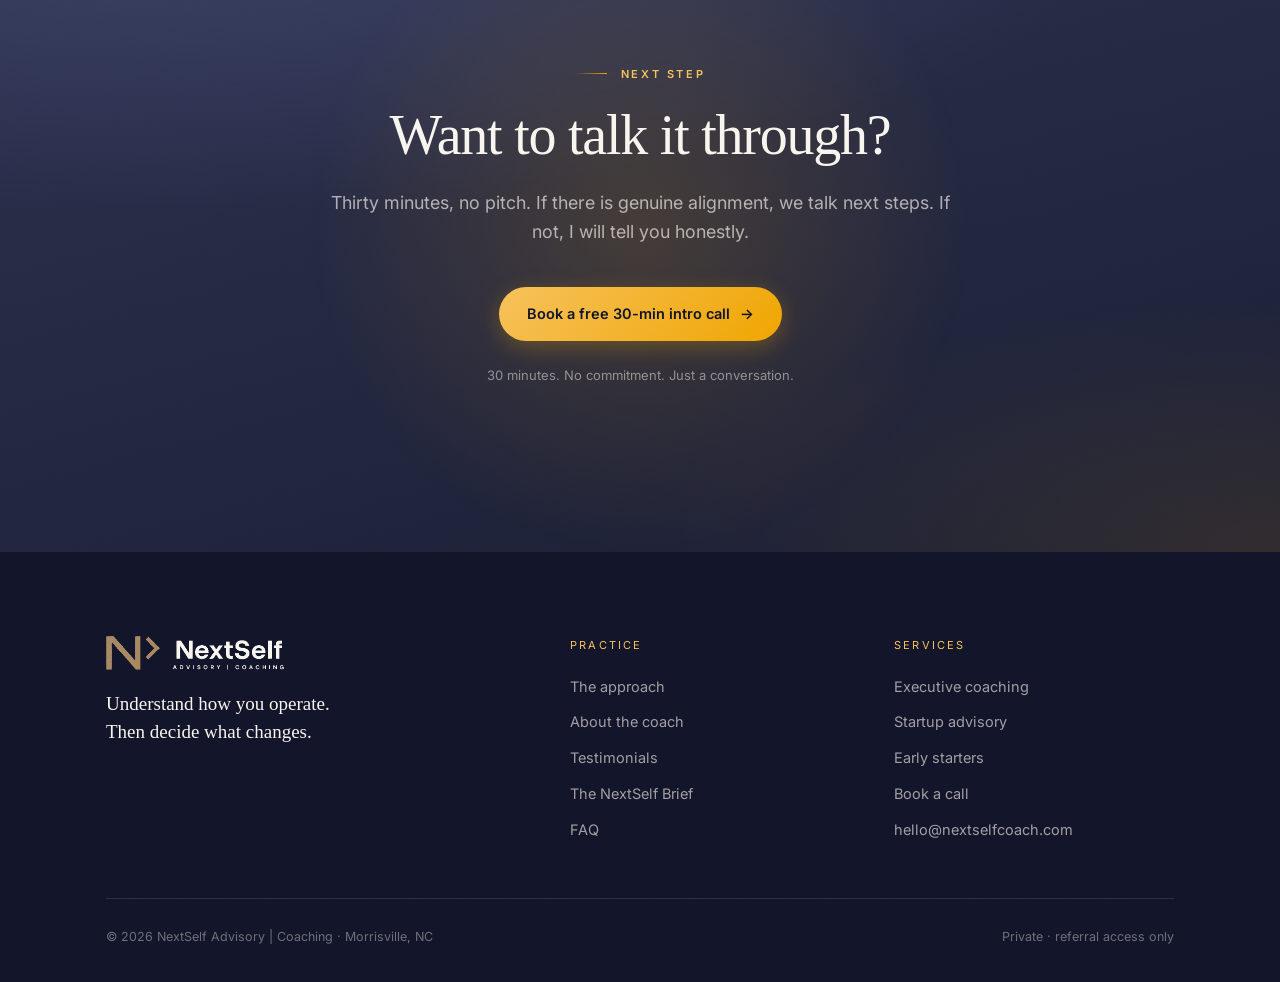
==== commit 3ec6fe78: "Update every "30+ years" reference to 35+ Badges, marquee, hero chip, FAQ bio, meta descriptions and" ====
--- a/about.html
+++ b/about.html
@@ -4,12 +4,12 @@
 <meta charset="utf-8">
 <meta name="viewport" content="width=device-width, initial-scale=1">
 <title>About the Coach — NextSelf Advisory | Coaching</title>
-<meta name="description" content="Indrasanan Krishnan — senior executive leader turned coach. 30+ years across five industries and four continents, board and C-suite level.">
+<meta name="description" content="Indrasanan Krishnan — senior executive leader turned coach. 35+ years across five industries and four continents, board and C-suite level.">
 <meta name="theme-color" content="#2d3250">
 <link rel="icon" href="assets/img/mark.svg" type="image/svg+xml">
 <link rel="alternate icon" href="assets/img/mark.png" type="image/png">
 <meta property="og:title" content="About the Coach — NextSelf Advisory | Coaching">
-<meta property="og:description" content="Indrasanan Krishnan — senior executive leader turned coach. 30+ years across five industries and four continents, board and C-suite level.">
+<meta property="og:description" content="Indrasanan Krishnan — senior executive leader turned coach. 35+ years across five industries and four continents, board and C-suite level.">
 <meta property="og:type" content="website">
 <meta property="og:image" content="assets/img/indrasanan.jpg">
 <link rel="preconnect" href="https://fonts.googleapis.com">
@@ -98,11 +98,11 @@
         <span>Founder &amp; coach</span>
       </div>
       <div class="coach-creds">
-        <span class="tag">30+ years leadership experience</span>
+        <span class="tag">35+ years leadership experience</span>
         <span class="tag">5 industries · 4 continents</span>
       </div>
       <div class="hero-meta" style="margin-top:26px">
-        <div><span class="k" data-count="30" data-suffix="+">30+</span><span class="v">Years real-world experience</span></div>
+        <div><span class="k" data-count="35" data-suffix="+">35+</span><span class="v">Years real-world experience</span></div>
         <div><span class="k">5</span><span class="v">Industries · 4 continents</span></div>
         <div><span class="k" data-count="20" data-suffix="+">20+</span><span class="v">Professionals coached</span></div>
         <div><span class="k">Small</span><span class="v">Roster — high-touch by design</span></div>
--- a/assets/css/styles.css
+++ b/assets/css/styles.css
@@ -313,8 +313,10 @@
   position: fixed;
   top: 0; left: 0; right: 0;
   z-index: 60;
+  /* backdrop-filter is deliberately not transitioned: animating the blur over
+     content that is itself fading in makes Chrome and Safari ghost it. */
   transition: background-color 0.4s var(--ease), border-color 0.4s var(--ease),
-              backdrop-filter 0.4s var(--ease), padding 0.4s var(--ease);
+              padding 0.4s var(--ease);
   border-bottom: 1px solid transparent;
 }
 .nav-inner {
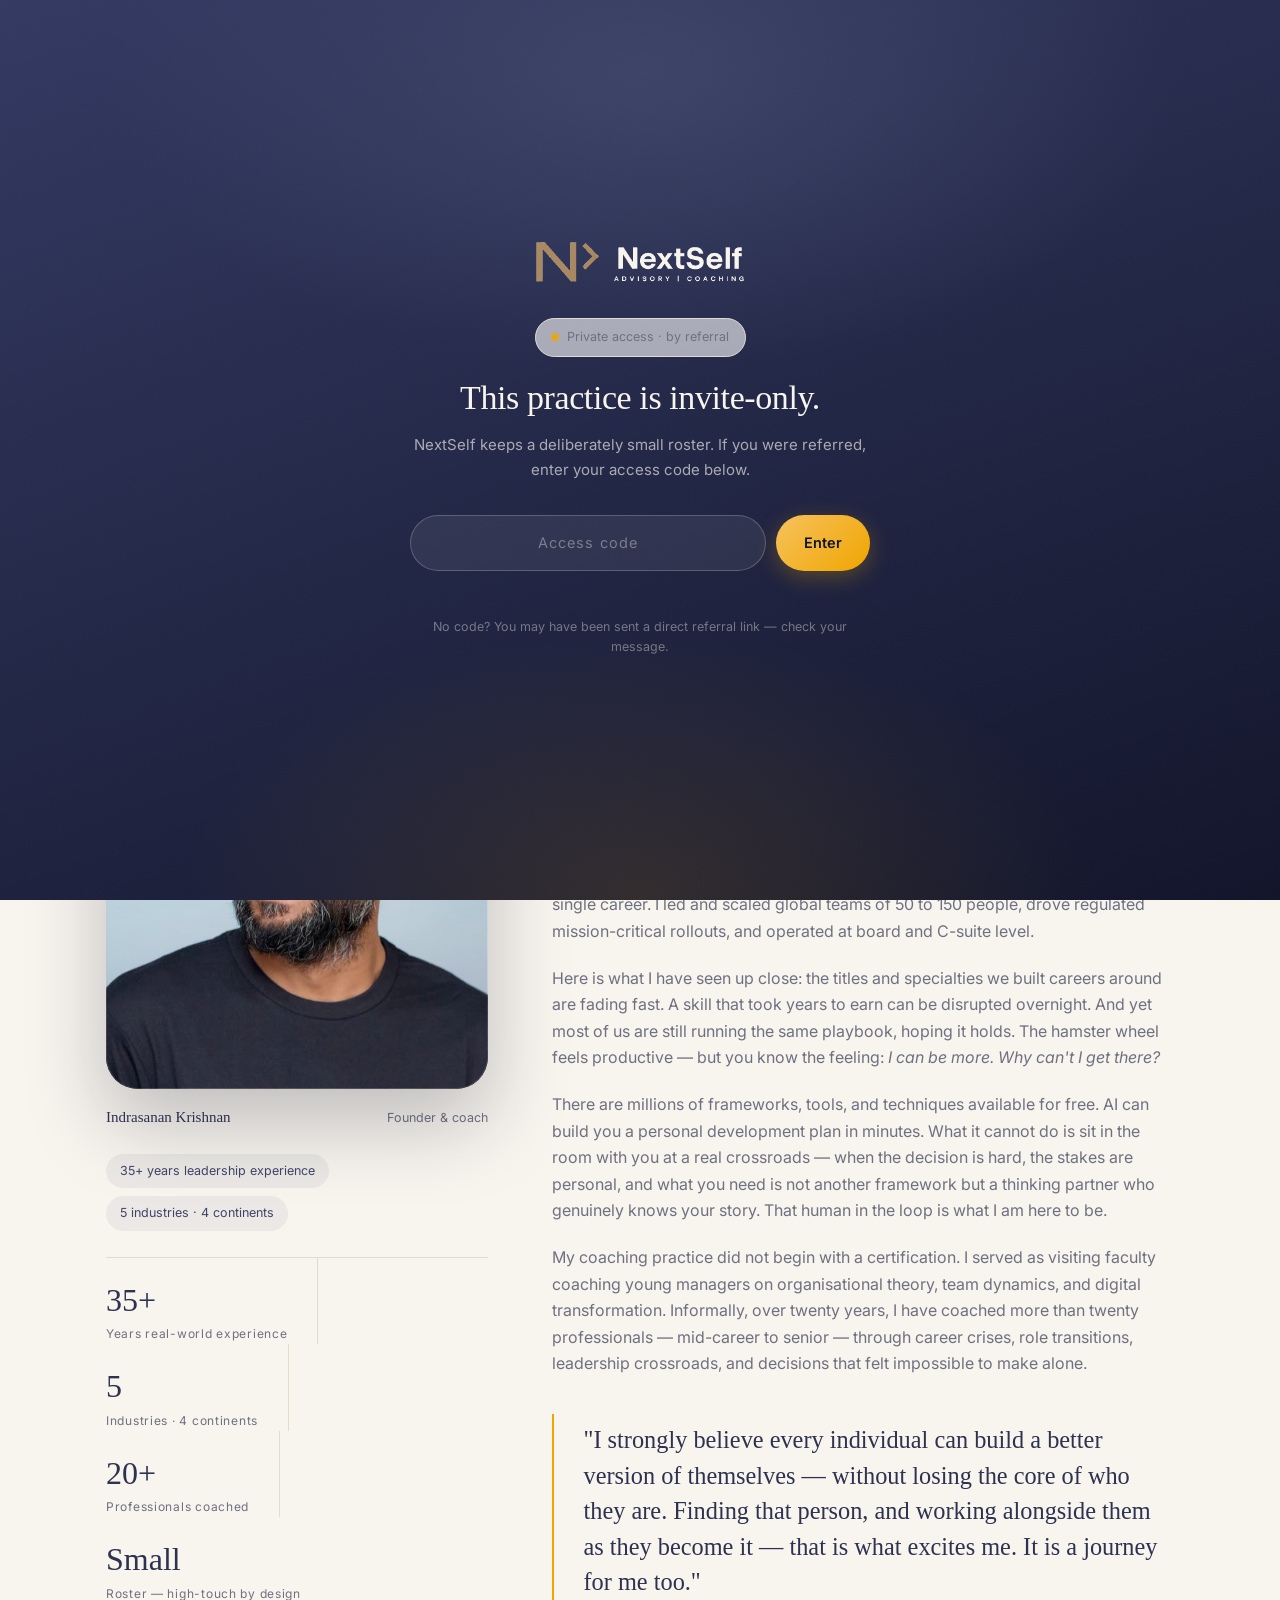
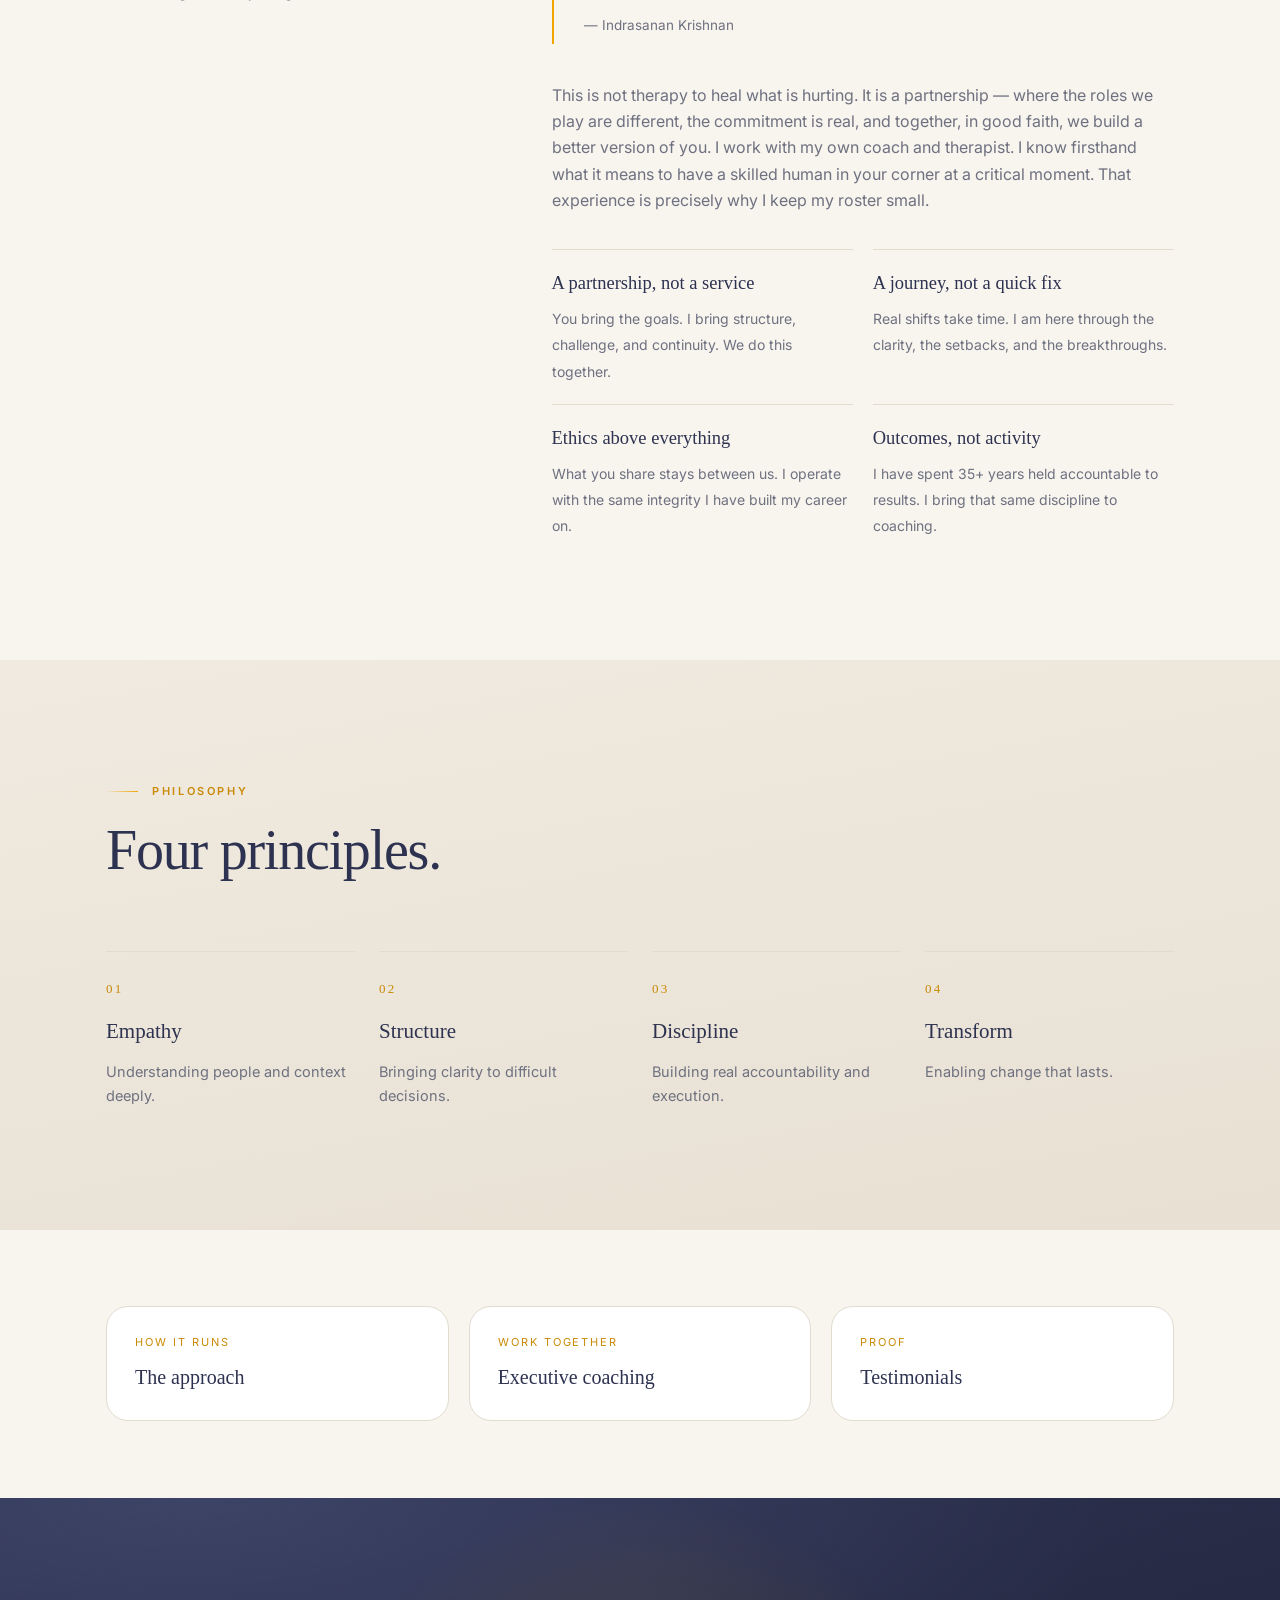
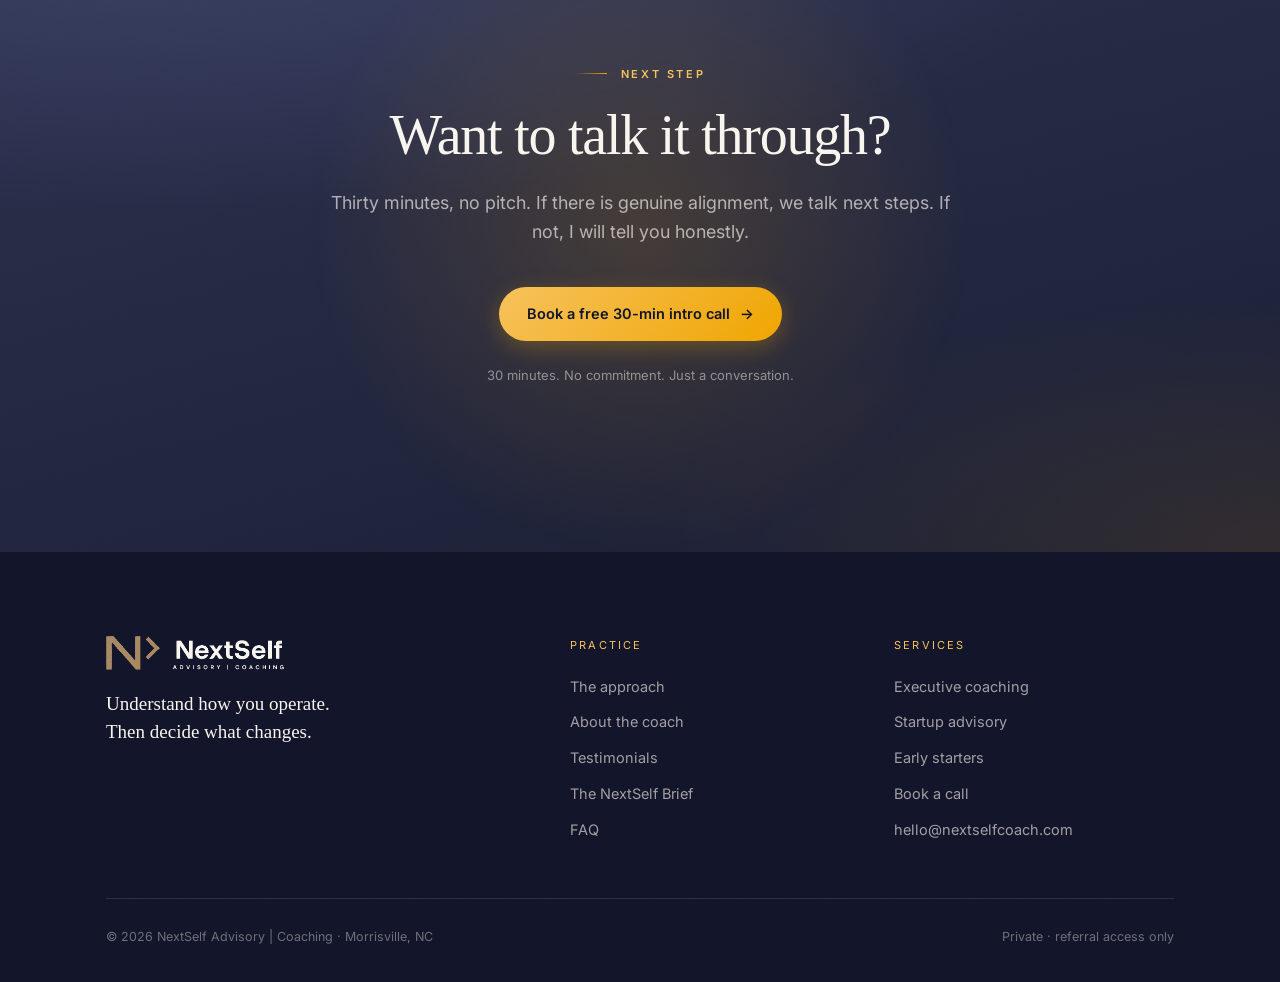
==== commit 2e2d2a93: "Homepage refresh: new hero copy, smaller portrait, updated ticker, clickable service cards - New her" ====
--- a/about.html
+++ b/about.html
@@ -81,7 +81,7 @@
     <div class="reveal" style="margin-top:26px">
       <p class="eyebrow">The coach</p>
       <h1 class="display">Indrasanan <span class="accent">Krishnan</span>.</h1>
-      <p class="lede">Senior executive leader turned coach. Thirty years spent navigating the gap between who we are and who the work needs us to become.</p>
+      <p class="lede">Senior executive leader turned coach. 35+ years spent navigating the gap between who we are and who the work needs us to become.</p>
       
     </div>
   </div>
@@ -112,7 +112,7 @@
     <div class="coach-body reveal">
       <p class="strong">We live in a world changing faster than most of us can absorb — and the gap between who we are today and who we need to become is widening by the year. I built my career navigating exactly that gap. Now I help others do the same.</p>
 
-      <p>I didn't start at a corner office. I started at the ground floor, and worked my way up over thirty years through five distinct industries: utilities, healthcare, industrial systems, automotive mobility, and Silicon Valley SaaS. That journey took me across four continents and into cultural contexts most professionals never encounter in a single career. I led and scaled global teams of 50 to 150 people, drove regulated mission-critical rollouts, and operated at board and C-suite level.</p>
+      <p>I didn't start at a corner office. I started at the ground floor, and worked my way up over 35+ years through five distinct industries: utilities, healthcare, industrial systems, automotive mobility, and Silicon Valley SaaS. That journey took me across four continents and into cultural contexts most professionals never encounter in a single career. I led and scaled global teams of 50 to 150 people, drove regulated mission-critical rollouts, and operated at board and C-suite level.</p>
 
       <p>Here is what I have seen up close: the titles and specialties we built careers around are fading fast. A skill that took years to earn can be disrupted overnight. And yet most of us are still running the same playbook, hoping it holds. The hamster wheel feels productive — but you know the feeling: <em>I can be more. Why can't I get there?</em></p>
 
@@ -131,7 +131,7 @@
         <div class="principle"><strong>A partnership, not a service</strong><span>You bring the goals. I bring structure, challenge, and continuity. We do this together.</span></div>
         <div class="principle"><strong>A journey, not a quick fix</strong><span>Real shifts take time. I am here through the clarity, the setbacks, and the breakthroughs.</span></div>
         <div class="principle"><strong>Ethics above everything</strong><span>What you share stays between us. I operate with the same integrity I have built my career on.</span></div>
-        <div class="principle"><strong>Outcomes, not activity</strong><span>I have spent 30 years held accountable to results. I bring that same discipline to coaching.</span></div>
+        <div class="principle"><strong>Outcomes, not activity</strong><span>I have spent 35+ years held accountable to results. I bring that same discipline to coaching.</span></div>
       </div>
     </div>
   </div>
--- a/assets/css/styles.css
+++ b/assets/css/styles.css
@@ -422,6 +422,8 @@
   align-items: center;
 }
 .hero h1 { margin: 26px 0 28px; max-width: 14ch; }
+/* Two-sentence headline: at full display size it ran to eight lines. */
+.hero h1.is-long { font-size: clamp(36px, 4.6vw, 62px); line-height: 1.08; max-width: 20ch; }
 .hero-actions { display: flex; flex-wrap: wrap; gap: 14px; margin-top: 40px; }
 
 .hero-meta {
@@ -1421,7 +1423,7 @@
   position: relative;
   margin: 0;
   width: 100%;
-  max-width: 440px;
+  max-width: 352px; /* 20% down from 440px, per client */
   margin-inline: auto;
   padding: 0 0 26px 0;
 }
@@ -1553,7 +1555,7 @@
 }
 
 @media (max-width: 1000px) {
-  .hero-figure { max-width: 380px; }
+  .hero-figure { max-width: 304px; }
 }
 @media (max-width: 560px) {
   .hf-chip { right: 0; font-size: 11px; padding: 7px 13px; }
@@ -1639,6 +1641,16 @@
 /* The NEW badge sat in the flow, so the two badged cards pushed their titles
    down and the three headings no longer lined up. Pin it to the corner. */
 .route { position: relative; }
+
+/* Whole card is the link. The title carries the real <a>; its ::after
+   stretches over the card so a click anywhere lands on the page. The price
+   link sits above it and goes to the same place. */
+.route .route-link { color: inherit; text-decoration: none; }
+.route .route-link::after { content: ""; position: absolute; inset: 0; z-index: 1; }
+.route .route-foot .link-arrow { position: relative; z-index: 2; }
+.route .route-link:focus-visible { outline: none; }
+.route:has(.route-link:focus-visible) { outline: 2px solid var(--gold); outline-offset: 3px; }
+.route:hover .route-link { color: var(--indigo); }
 .route .badge {
   position: absolute;
   top: clamp(26px, 2.8vw, 38px);
